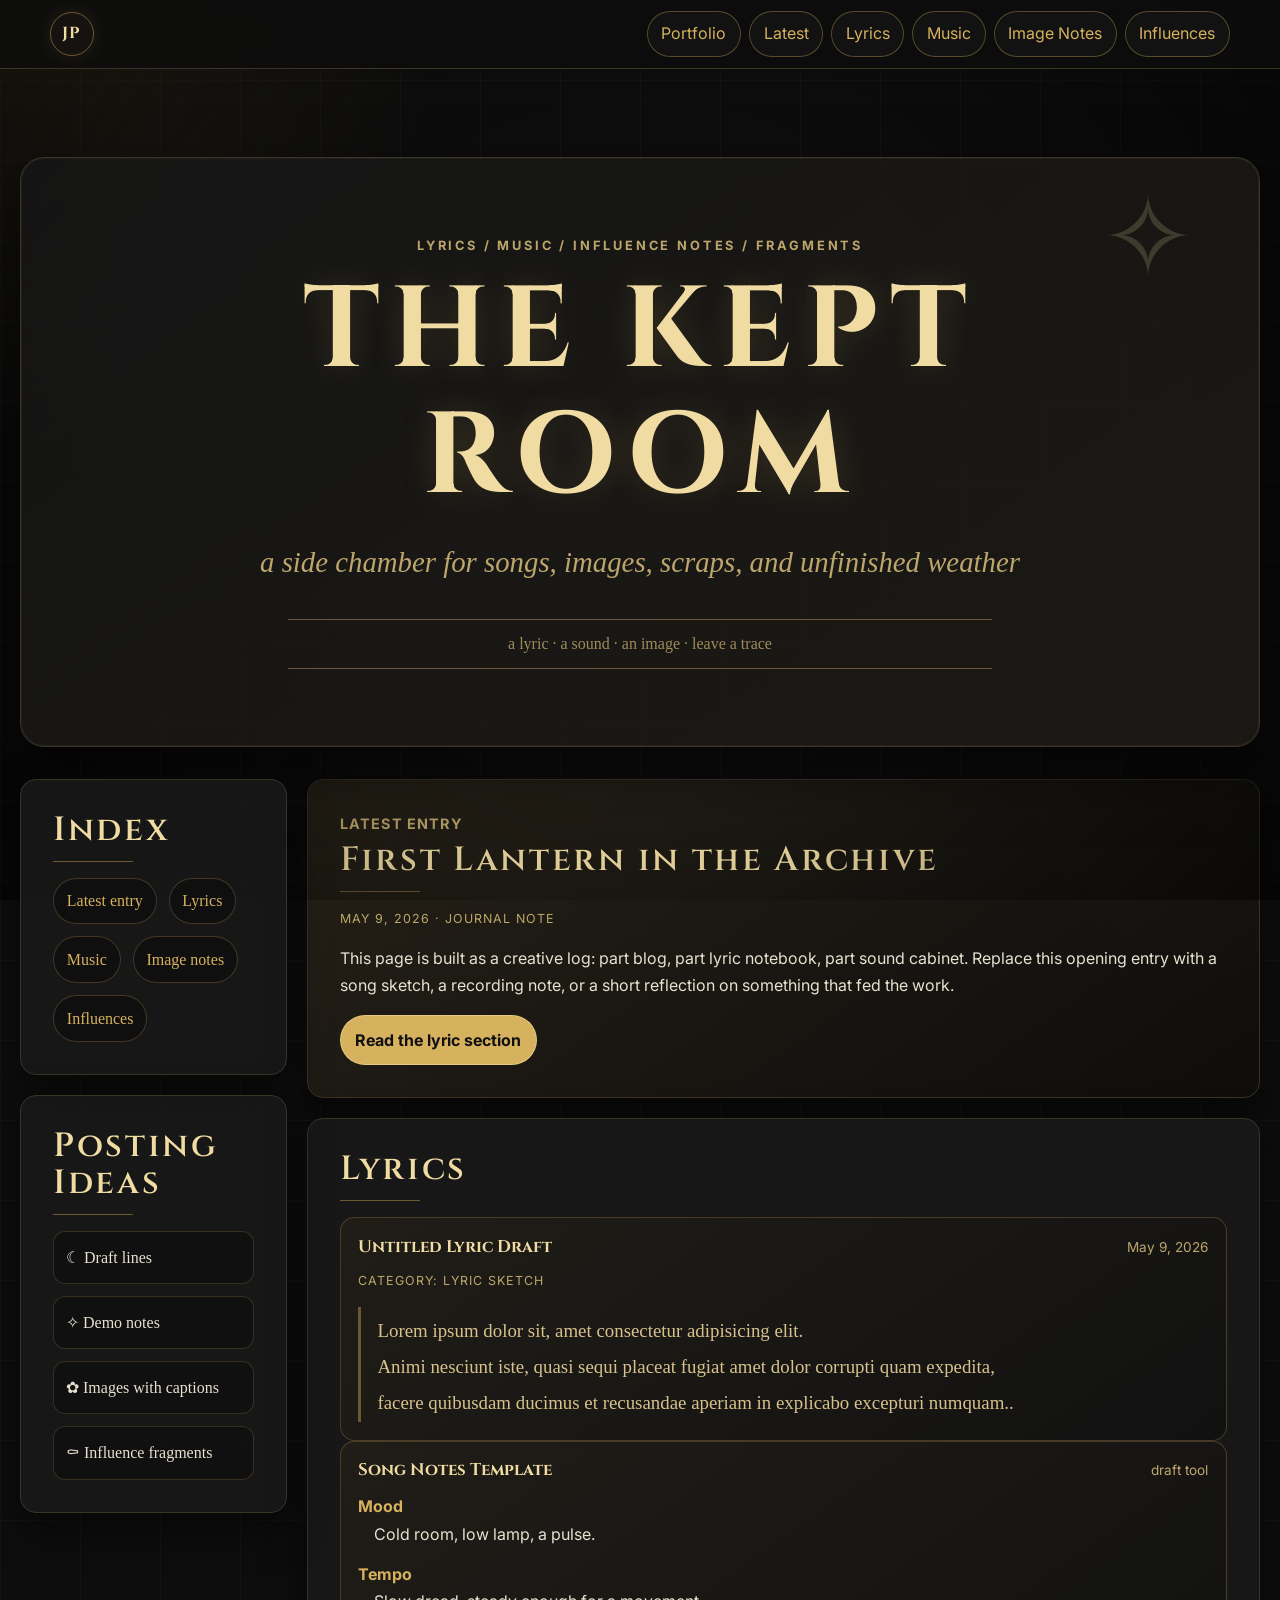
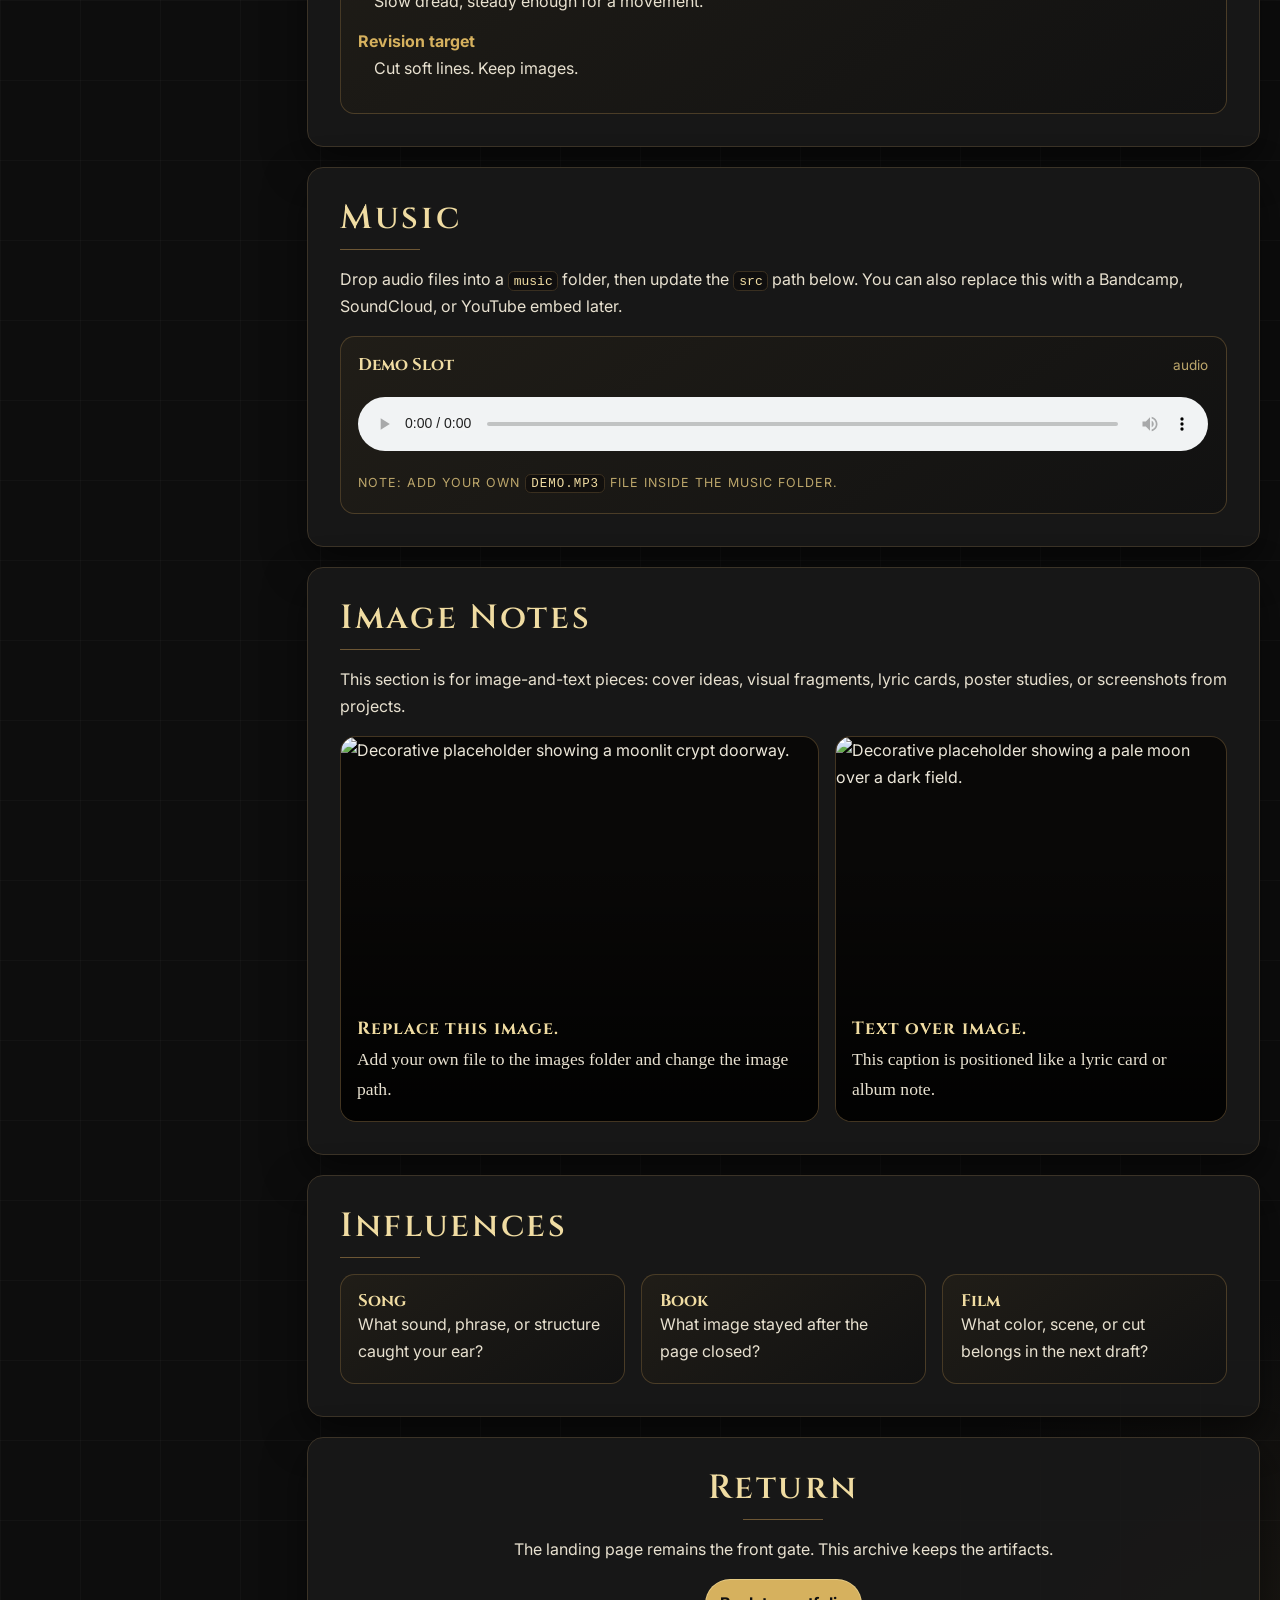
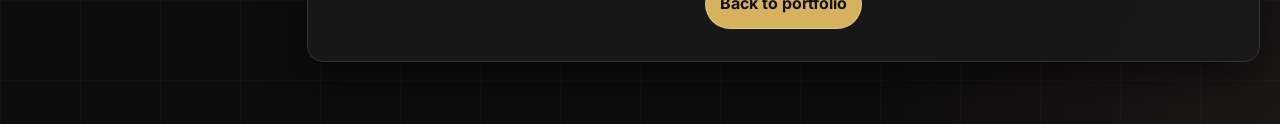
==== blog.html @ f9735fc7 "Add blog archive and a post layout" ====
<!DOCTYPE html>
<html lang="en">
<head>
  <meta charset="utf-8">
  <meta name="viewport" content="width=device-width, initial-scale=1">
  <meta name="author" content="Joseph Peck">
  <meta name="description" content="Lyrics, music fragments, inspirations, and image notes by Joseph Peck.">
  <meta name="theme-color" content="#111111">
  <title>Lyrics & Notes | Joseph Peck</title>
  <link rel="preconnect" href="https://fonts.googleapis.com">
  <link rel="preconnect" href="https://fonts.gstatic.com" crossorigin>
  <link href="https://fonts.googleapis.com/css2?family=Cinzel:wght@500;600;700&family=IM+Fell+English:ital@0;1&family=Inter:wght@400;500;600;700&display=swap" rel="stylesheet">
  <link rel="stylesheet" href="css/index.css">
</head>

<body id="top">
  <header class="site-header">
    <nav class="nav-wrap" aria-label="Main navigation">
      <a class="nav-mark" href="index.html">JP</a>
      <ul class="nav-links">
        <li><a href="index.html">Portfolio</a></li>
        <li><a href="#Latest">Latest</a></li>
        <li><a href="#Lyrics">Lyrics</a></li>
        <li><a href="#Music">Music</a></li>
        <li><a href="#Images">Image Notes</a></li>
        <li><a href="#Influences">Influences</a></li>
      </ul>
    </nav>
  </header>

  <main class="page-shell blog-shell">
    <section class="hero blog-hero" aria-labelledby="blog-title">
      <div class="hero-frame">
        <p class="eyebrow">lyrics / music / influence notes / fragments</p>
        <h1 id="blog-title">The Kept Room</h1>
        <p class="tagline">a side chamber for songs, images, scraps, and unfinished weather</p>
        <div class="relic-ticker" aria-label="Decorative archive statement">
          <span>a lyric · a sound · an image · leave a trace</span>
        </div>
      </div>
    </section>

    <div class="blog-layout">
      <aside class="side-panel blog-index" aria-label="Archive index">
        <section class="card sign-card">
          <h2>Index</h2>
          <ul class="archive-list">
            <li><a href="#Latest">Latest entry</a></li>
            <li><a href="#Lyrics">Lyrics</a></li>
            <li><a href="#Music">Music</a></li>
            <li><a href="#Images">Image notes</a></li>
            <li><a href="#Influences">Influences</a></li>
          </ul>
        </section>

        <section class="card symbol-card">
          <h2>Posting Ideas</h2>
          <ul>
            <li>☾ Draft lines</li>
            <li>✧ Demo notes</li>
            <li>✿ Images with captions</li>
            <li>⚰ Influence fragments</li>
          </ul>
        </section>
      </aside>

      <div class="main-column">
        <section id="Latest" class="card section-card featured-post">
          <p class="post-kicker">latest entry</p>
          <h2>First Lantern in the Archive</h2>
          <p class="post-meta"><time datetime="2026-05-09">May 9, 2026</time> · journal note</p>
          <p>
            This page is built as a creative log: part blog, part lyric notebook, part sound cabinet.
            Replace this opening entry with a song sketch, a recording note, or a short reflection on something that fed the work.
          </p>
          <a class="panel-link" href="#Lyrics">Read the lyric section</a>
        </section>

        <section id="Lyrics" class="card section-card">
          <h2>Lyrics</h2>

          <article class="post-card lyric-post">
            <div class="post-heading">
              <h3>Untitled Lyric Draft</h3>
              <span><time datetime="2026-05-09">May 9, 2026</time></span>
            </div>
            <p class="post-meta">category: lyric sketch</p>
            <div class="lyric-block">
              <p>Lorem ipsum dolor sit, amet consectetur adipisicing elit.</p> 
              <p>Animi nesciunt iste, quasi sequi placeat fugiat amet dolor corrupti quam expedita,</p> 
              <p>facere quibusdam ducimus et recusandae aperiam in explicabo excepturi numquam..</p>
              <!-- Keep each line separate so the shape stays visible. -->
            </div>
          </article>

          <article class="post-card lyric-post">
            <div class="post-heading">
              <h3>Song Notes Template</h3>
              <span>draft tool</span>
            </div>
            <dl class="note-list">
              <dt>Mood</dt>
              <dd>Cold room, low lamp, a pulse.</dd>
              <dt>Tempo</dt>
              <dd>Slow dread, steady enough for a movement.</dd>
              <dt>Revision target</dt>
              <dd>Cut soft lines. Keep images.</dd>
            </dl>
          </article>
        </section>

        <section id="Music" class="card section-card">
          <h2>Music</h2>
          <p>
            Drop audio files into a <code>music</code> folder, then update the <code>src</code> path below.
            You can also replace this with a Bandcamp, SoundCloud, or YouTube embed later.
          </p>

          <article class="post-card music-post">
            <div class="post-heading">
              <h3>Demo Slot</h3>
              <span>audio</span>
            </div>
            <audio controls>
              <source src="music/demo.mp3" type="audio/mpeg">
              Your browser does not support the audio element.
            </audio>
            <p class="post-meta">Note: add your own <code>demo.mp3</code> file inside the music folder.</p>
          </article>
        </section>

        <section id="Images" class="card section-card">
          <h2>Image Notes</h2>
          <p>
            This section is for image-and-text pieces: cover ideas, visual fragments, lyric cards,
            poster studies, or screenshots from projects.
          </p>

          <div class="image-grid">
            <figure class="image-note">
              <img src="images/placeholder-crypt.svg" alt="Decorative placeholder showing a moonlit crypt doorway.">
              <figcaption>
                <strong>Replace this image.</strong>
                Add your own file to the images folder and change the image path.
              </figcaption>
            </figure>

            <figure class="image-note tall-note">
              <img src="images/placeholder-moon.svg" alt="Decorative placeholder showing a pale moon over a dark field.">
              <figcaption>
                <strong>Text over image.</strong>
                This caption is positioned like a lyric card or album note.
              </figcaption>
            </figure>
          </div>
        </section>

        <section id="Influences" class="card section-card">
          <h2>Influences</h2>
          <div class="influence-grid">
            <article class="influence-card">
              <h3>Song</h3>
              <p>What sound, phrase, or structure caught your ear?</p>
            </article>

            <article class="influence-card">
              <h3>Book</h3>
              <p>What image stayed after the page closed?</p>
            </article>

            <article class="influence-card">
              <h3>Film</h3>
              <p>What color, scene, or cut belongs in the next draft?</p>
            </article>
          </div>
        </section>

        <section class="card section-card relics-card">
          <h2>Return</h2>
          <p>The landing page remains the front gate. This archive keeps the artifacts.</p>
          <a class="panel-link" href="index.html">Back to portfolio</a>
        </section>
      </div>
    </div>
  </main>
</body>
</html>
---- css/index.css ----
/*
  Store reusable color values as CSS variables.
*/
:root {
  --bg: #0d0d0d;
  --bg-deep: #080706;
  --panel: rgba(24, 24, 24, 0.92);
  --panel-soft: rgba(34, 31, 25, 0.86);
  --border: #3b3327;
  --border-bright: #6d5735;
  --text: #e8e1d0;
  --muted: #bca66b;
  --gold: #f0dca2;
  --link: #d6b15e;
  --link-hover: #ffffff;
  --shadow: rgba(0, 0, 0, 0.5);
}

/*
   make layouts easier to control.
*/
* {
  box-sizing: border-box;
}

/*
  Smooth scrolling makes internal navigation links glide to each section.
*/
html {
  scroll-behavior: smooth;
}

/*
   layered background-image to create the atmosphere:
  - two radial gradients create soft gold/brown glows
  - two linear gradients create the faint old-web grid pattern
*/
body {
  margin: 0;
  color: var(--text);
  font-family: "Inter", Arial, sans-serif;
  line-height: 1.7;
  background-color: var(--bg);
  background-image:
    radial-gradient(circle at top left, rgba(214, 177, 94, 0.12), transparent 28rem),
    radial-gradient(circle at bottom right, rgba(109, 87, 53, 0.16), transparent 26rem),
    linear-gradient(rgba(255, 255, 255, 0.025) 1px, transparent 1px),
    linear-gradient(90deg, rgba(255, 255, 255, 0.025) 1px, transparent 1px);
  background-size: auto, auto, 80px 80px, 80px 80px;
}

/*
  Fixed vignette overlay over the whole page.
  pointer-events: none to keep it from blocking clicks.
  The result is darker on the edges, giving the page a more cryptic feeling.
*/
body::before {
  content: "";
  position: fixed;
  inset: 0;
  pointer-events: none;
  background: radial-gradient(circle, transparent 45%, rgba(0, 0, 0, 0.48));
}


img {
  max-width: 100%;
}

/* 
  Sticky header 
  backdrop-filter gives the header a blurred glass effect. */

.site-header {
  position: sticky;
  top: 0;
  z-index: 10;
  border-bottom: 1px solid var(--border);
  background: rgba(13, 13, 13, 0.88);
  backdrop-filter: blur(10px);
}

/*
  Center the nav content and Flexbox to place the mark on the left
  and the keep nav links on the right.
*/
.nav-wrap {
  width: min(1180px, calc(100% - 2rem));
  margin: 0 auto;
  min-height: 4.25rem;
  display: flex;
  align-items: center;
  justify-content: space-between;
  gap: 1rem;
}

/*
  Styles for small circular initial mark in the navigation.
  inline-grid and place-items center the letters inside the circle.
*/
.nav-mark {
  display: inline-grid;
  place-items: center;
  width: 2.75rem;
  height: 2.75rem;
  border: 1px solid var(--border-bright);
  border-radius: 50%;
  color: var(--gold);
  font-family: "Cinzel", Georgia, serif;
  font-weight: 700;
  text-decoration: none;
  letter-spacing: 0.08em;
  background: #15120f;
  box-shadow: 0 0 18px rgba(214, 177, 94, 0.12);
}

/*
  Turns the navigation list into a horizontal Flexbox row.
  flex-wrap allows the links to wrap onto another line on smaller screens.
*/
.nav-links {
  display: flex;
  flex-wrap: wrap;
  justify-content: flex-end;
  gap: 0.5rem;
  padding: 0;
  margin: 0;
  list-style: none;
}

/*
  Gives both nav links and connect links the same pill button style.
  This transforms the style of links.
*/
.nav-links a,
.connect-list a {
  display: inline-block;
  color: var(--link);
  text-decoration: none;
  border: 1px solid rgba(214, 177, 94, 0.35);
  border-radius: 999px;
  padding: 0.55rem 0.85rem;
  background: rgba(21, 21, 21, 0.72);
  transition: transform 180ms ease, color 180ms ease, border-color 180ms ease, background 180ms ease;
}

/*
  Add effect for mouse hover and keyboard focus.
*/
.nav-links a:hover,
.connect-list a:hover,
.nav-links a:focus-visible,
.connect-list a:focus-visible {
  color: var(--link-hover);
  border-color: var(--gold);
  background: rgba(109, 87, 53, 0.32);
  transform: translateY(-2px);
}

/*
  The page shell controls the main width of the site.
*/
.page-shell {
  width: min(1180px, calc(100% - 2rem));
  margin: 0 auto;
  padding: 2rem 0 4rem;
}

/*
  *** The hero area. ***
  text-align: center to change alignment on a section.
*/
.hero {
  padding: 3.5rem 0 2rem;
  text-align: center;
}

/*
  large card around name and tagline.
  The gradient, shadow, border radius, and inset line give it a polished panel effect.
*/
.hero-frame {
  border: 1px solid var(--border);
  background: linear-gradient(145deg, rgba(21, 21, 21, 0.95), rgba(34, 31, 25, 0.72));
  box-shadow: 0 1.5rem 4rem var(--shadow), inset 0 0 0 1px rgba(240, 220, 162, 0.05);
  border-radius: 1.5rem;
  padding: clamp(2rem, 6vw, 5rem);
  position: relative;
  overflow: hidden;
}

/*
  Adding a decorative moon symbol inside the hero card.
  ::after creates a pseudo-element that CSS can place visually.
*/
.hero-frame::after {
  content: "☾";
  position: absolute;
  right: clamp(1.5rem, 5vw, 4rem);
  top: 1.3rem;
  color: rgba(240, 220, 162, 0.18);
  font-size: clamp(3rem, 9vw, 7rem);
  line-height: 1;
}

/*
  Small label text above the main.
  Uppercase, small size, and wide letter-spacing make it feel like a caption or inscription.
*/
.eyebrow {
  margin: 0 0 0.75rem;
  color: var(--muted);
  font-size: 0.8rem;
  font-weight: 700;
  letter-spacing: 0.22em;
  text-transform: uppercase;
}

/*
  Give headings the same display font and tighter line height.
*/
h1,
h2,
h3 {
  font-family: "Cinzel", Georgia, serif;
  line-height: 1.1;
}

/*
  Transform the name at the top of the page.
  clamp() will make the font size responsive: it has a minimum, preferred, and maximum size.
*/
h1 {
  margin: 0;
  color: var(--gold);
  font-size: clamp(3rem, 9vw, 7.5rem);
  font-weight: 700;
  letter-spacing: 0.09em;
  text-transform: uppercase;
  text-shadow: 0 0 2rem rgba(214, 177, 94, 0.18);
}

/* reservation text */
.tagline {
  max-width: 54rem;
  margin: 1rem auto 0;
  color: var(--muted);
  font-family: "IM Fell English", Georgia, serif;
  font-size: clamp(1.25rem, 3vw, 1.8rem);
  font-style: italic;
}

/*
  Replaces the old html marquee with a modern CSS animated ticker.
*/
.relic-ticker {
  width: min(44rem, 100%);
  margin: 2rem auto 0;
  overflow: hidden;
  border-top: 1px solid var(--border-bright);
  border-bottom: 1px solid var(--border-bright);
  color: #9f8c5b;
  font-family: "IM Fell English", Georgia, serif;
  white-space: nowrap;
}

/*
  Makes the ticker movable.
*/
.relic-ticker span {
  display: inline-block;
  padding: 0.65rem 0;
  animation: drift 12s ease-in-out infinite alternate;
}

/*
  Move the ticker text gently left and right.
*/
@keyframes drift {
  from { transform: translateX(-4%); }
  to { transform: translateX(4%); }
}

/*
  This creates the main page layout: side panel on the left, main content on the right.
  CSS Grid is used here because this is a two-column page structure.
*/
.content-grid {
  display: grid;
  grid-template-columns: minmax(220px, 0.32fr) 1fr;
  gap: 1.25rem;
  align-items: start;
}

/*
  Keep the side cards visible while scrolling on larger screens.
*/
.side-panel {
  position: sticky;
  top: 5.5rem;
  display: flex;
  flex-direction: column;
  gap: 1.25rem;
}

/*
  Base card styling shared by multiple content boxes.
*/
.card {
  border: 1px solid var(--border);
  border-radius: 1rem;
  background: var(--panel);
  box-shadow: 0 1rem 2.5rem var(--shadow);
}

/*
  Add spacing inside section cards and side-panel cards.
*/
.section-card,
.side-panel .card {
  padding: clamp(1.1rem, 3vw, 2rem);
}

/*
  Stack the main sections vertically with even spacing.
*/
.main-column {
  display: flex;
  flex-direction: column;
  gap: 1.25rem;
}

/*
  When clicking nav links, prevent section headings from hiding under the sticky header.
*/
section {
  scroll-margin-top: 6rem;
}

/*
  Section headings About, Experience, Skills, Projects, and Connect.
*/
h2 {
  margin: 0 0 1rem;
  color: var(--gold);
  font-size: clamp(1.5rem, 3vw, 2.1rem);
  font-weight: 600;
  letter-spacing: 0.08em;
}

/*
  Add a small line under h2 headings.
*/
h2::after {
  content: "";
  display: block;
  width: 5rem;
  height: 1px;
  margin-top: 0.75rem;
  background: var(--border-bright);
}

/*
  Smaller headings inside cards.
*/
h3 {
  margin: 0;
  color: var(--gold);
  font-size: 1.05rem;
}

/*
  bottom spacing on paragraphs
*/
p {
  margin: 0 0 1rem;
}

/*
  Styles of quoted text.
*/
blockquote {
  margin: 1.5rem 0;
  padding: 1rem 1.25rem;
  border-left: 4px solid var(--border-bright);
  color: #d7c18c;
  background: rgba(240, 220, 162, 0.05);
  font-family: "IM Fell English", Georgia, serif;
  font-size: 1.18rem;
}

/*
  Style expandable details boxes.
*/
details {
  margin-top: 1rem;
  padding: 1rem;
  border: 1px solid rgba(109, 87, 53, 0.58);
  border-radius: 0.8rem;
  background: rgba(8, 7, 6, 0.32);
}

/*
  Makes the summary line look clickable.
*/
summary {
  cursor: pointer;
  color: var(--gold);
  font-weight: 700;
}

/*
  Styles definition-list terms.
*/
dt {
  color: var(--link);
  font-weight: 700;
}

/*
  Indentation and spacing to descriptions under definition terms.
*/
dd {
  margin: 0 0 0.8rem 1rem;
}

/*
  Give side cards a font to separate them from the main body content.
*/
.sign-card,
.symbol-card {
  font-family: "IM Fell English", Georgia, serif;
}

/*
  Spaces labels in the Signs card and colors.
*/
.sign-card label {
  display: block;
  margin-top: 1rem;
  color: var(--muted);
}

/*
  Meter and progress bar width.
  accent-color changes the browsers default fill color where supported.
*/
meter,
progress {
  width: 100%;
  height: 1rem;
  accent-color: var(--link);
}

/*
  Styles the short quote in the Signs card.
*/
.sign-card q {
  display: block;
  margin-top: 1.25rem;
  color: #d7c18c;
}

/*
  Turn symbol list into stacked blocks.
*/
.symbol-card ul {
  display: grid;
  gap: 0.75rem;
  margin: 0;
  padding: 0;
  list-style: none;
}

/*
  Style each symbol item as a small panel.
*/
.symbol-card li {
  padding: 0.75rem;
  border: 1px solid rgba(109, 87, 53, 0.45);
  border-radius: 0.75rem;
  background: rgba(8, 7, 6, 0.35);
}

/*
  Turns the Experience list into a vertical Flexbox layout.
*/
.experience-list {
  display: flex;
  flex-direction: column;
  gap: 1rem;
  margin: 0;
  padding: 0;
  list-style: none;
}

/*
  Transform the experience list item into a styled block card.
*/
.experience-list li {
  display: flex;
  flex-direction: column;
  gap: 0.6rem;
  padding: 1.1rem;
  border: 1px solid rgba(109, 87, 53, 0.58);
  border-radius: 0.9rem;
  background: linear-gradient(145deg, rgba(36, 32, 24, 0.72), rgba(15, 15, 15, 0.74));
}

/*
  Flexbox used inside each Experience card.
  The title stays on the left and the time/category note stays to the right.
*/
.experience-heading {
  display: flex;
  align-items: baseline;
  justify-content: space-between;
  gap: 1rem;
}

/*
  Styles the small right side label in each Experience heading.
  white-space: nowrap prevents short labels from breaking onto two lines.
*/
.experience-heading span {
  color: var(--muted);
  font-size: 0.9rem;
  white-space: nowrap;
}

/*
  Removes extra paragraph margin inside Experience cards.
*/
.experience-list p {
  margin: 0;
}

/*
  Styles the small technical/status tags.
*/
samp {
  display: inline-block;
  width: fit-content;
  color: #101010;
  background: var(--muted);
  border-radius: 999px;
  padding: 0.25rem 0.6rem;
  font-size: 0.85rem;
}

/*
  Decorative row beneath Experience.
*/
.glyph-row {
  margin: 1.25rem 0 0;
  color: var(--muted);
  text-align: center;
  font-size: 1.6rem;
  letter-spacing: 0.25em;
}

/*
  Gives empty placeholder sections enough height to look intentional.
  Useful for Skills, which the assignment says can be empty for now.
*/
.empty-section {
  min-height: 8rem;
}

/*
  Adding placeholder text after empty sections using CSS.
*/
.empty-section::after {
  content: "Reserved for the next layer.";
  display: block;
  color: rgba(232, 225, 208, 0.48);
  font-family: "IM Fell English", Georgia, serif;
  font-style: italic;
}

/*
  Prepare the Projects list for JavaScript/GitHub API content to be added later.
  The list is empty in the HTML for the assignment.
*/
.project-list {
  margin: 0;
  padding: 0;
  list-style: none;
}

/*
  Turns the Connect links into a flexible row of styled buttons.
*/
.connect-list {
  display: flex;
  flex-wrap: wrap;
  gap: 0.75rem;
  margin: 0 0 1.5rem;
  padding: 0;
  list-style: none;
}

/*
  Styles of the contact form fieldset as a clean grid with spacing between form controls.
*/
.contact-form fieldset {
  display: grid;
  gap: 0.75rem;
  border: 1px solid rgba(109, 87, 53, 0.58);
  border-radius: 1rem;
  padding: 1.25rem;
}

/*
  fieldset legend styles.
*/
legend {
  padding: 0 0.6rem;
  color: var(--gold);
  font-family: "Cinzel", Georgia, serif;
}

input,
textarea,
button {
  font: inherit;
}

/*
  Styling text input and textareas with darker backgrounds and borders.
*/
input,
textarea {
  width: 100%;
  border: 1px solid rgba(109, 87, 53, 0.72);
  border-radius: 0.65rem;
  padding: 0.75rem;
  color: var(--text);
  background: rgba(8, 7, 6, 0.65);
}

/*
  Allows the message box to be resized vertically only.
*/
textarea {
  resize: vertical;
}

/*
  Form buttons in a wrapping Flexbox row.
*/
.button-row {
  display: flex;
  flex-wrap: wrap;
  gap: 0.75rem;
  margin-top: 0.5rem;
}

/*
  Main button styling.
*/
button {
  cursor: pointer;
  border: 1px solid rgba(214, 177, 94, 0.55);
  border-radius: 999px;
  padding: 0.7rem 1rem;
  color: #111111;
  background: var(--link);
  font-weight: 700;
}

/*
  Reset buttons a quieter style.
*/
button[type="reset"] {
  color: var(--text);
  background: transparent;
}

/*
  Centering the HTML Relics section.
*/
.relics-card {
  text-align: center;
}

.relics-card h2::after {
  margin-left: auto;
  margin-right: auto;
}

/*
  Flexible table display for the relic information.
*/
.relic-table {
  display: inline-flex;
  flex-wrap: wrap;
  justify-content: center;
  gap: 0;
  margin: 1rem 0;
  border: 1px solid rgba(109, 87, 53, 0.72);
}

/*
  Styling for each cell in the relic table.
*/
.relic-table span,
.relic-table time {
  padding: 0.75rem 1rem;
  border: 1px solid rgba(109, 87, 53, 0.4);
}

/*
  Keeps address text from becoming italic by browser default.
*/
address {
  color: var(--muted);
  font-style: normal;
}

/*
  Responsive design for small screens.
  These changes make the layout work for phones.
*/
@media (max-width: 780px) {
  /* Centers the navigation when there is less horizontal space. */
  .nav-wrap {
    justify-content: center;
  }

  /* Hides the JP mark on small screens to give the links more room. */
  .nav-mark {
    display: none;
  }

  /* Centers wrapped navigation links. */
  .nav-links {
    justify-content: center;
  }

  /* Changes the two-column grid into a single-column layout. */
  .content-grid {
    grid-template-columns: 1fr;
  }

  /* Turns off sticky side panel behavior on small screens. */
  .side-panel {
    position: static;
  }

  /* Stacks the Experience title and date/category label vertically on narrow screens. */
  .experience-heading {
    align-items: flex-start;
    flex-direction: column;
  }
}

/* Blog and archive additions */
.panel-link,
.project-card a {
  display: inline-block;
  width: fit-content;
  color: #101010;
  text-decoration: none;
  border: 1px solid rgba(240, 220, 162, 0.55);
  border-radius: 999px;
  padding: 0.65rem 0.9rem;
  background: var(--link);
  font-weight: 700;
  transition: transform 180ms ease, filter 180ms ease;
}

.panel-link:hover,
.project-card a:hover,
.panel-link:focus-visible,
.project-card a:focus-visible {
  filter: brightness(1.08);
  transform: translateY(-2px);
}

.skill-list,
.archive-list {
  display: flex;
  flex-wrap: wrap;
  gap: 0.75rem;
  margin: 0;
  padding: 0;
  list-style: none;
}

.skill-list li,
.archive-list a {
  display: inline-block;
  border: 1px solid rgba(109, 87, 53, 0.55);
  border-radius: 999px;
  padding: 0.55rem 0.8rem;
  color: var(--text);
  background: rgba(8, 7, 6, 0.38);
}

.archive-list a {
  color: var(--link);
  text-decoration: none;
}

.archive-list a:hover,
.archive-list a:focus-visible {
  color: var(--link-hover);
  border-color: var(--gold);
}

.project-grid,
.image-grid,
.influence-grid {
  display: grid;
  gap: 1rem;
}

.project-grid,
.influence-grid {
  grid-template-columns: repeat(2, minmax(0, 1fr));
}

.project-card,
.post-card,
.influence-card {
  border: 1px solid rgba(109, 87, 53, 0.58);
  border-radius: 0.9rem;
  padding: 1.1rem;
  background: linear-gradient(145deg, rgba(36, 32, 24, 0.72), rgba(15, 15, 15, 0.74));
}

.project-card p,
.influence-card p,
.post-card p:last-child {
  margin-bottom: 0;
}

.blog-shell {
  width: min(1240px, calc(100% - 2rem));
}

.blog-layout {
  display: grid;
  grid-template-columns: minmax(230px, 0.28fr) 1fr;
  gap: 1.25rem;
  align-items: start;
}

.blog-hero .hero-frame::after {
  content: "✧";
}

.featured-post {
  background:
    linear-gradient(145deg, rgba(40, 35, 25, 0.9), rgba(14, 13, 12, 0.94)),
    radial-gradient(circle at top right, rgba(240, 220, 162, 0.14), transparent 18rem);
}

.post-kicker,
.post-meta {
  color: var(--muted);
  font-size: 0.9rem;
  letter-spacing: 0.08em;
  text-transform: uppercase;
}

.post-kicker {
  margin-bottom: 0.35rem;
  font-weight: 700;
}

.post-meta {
  font-size: 0.78rem;
}

.post-heading {
  display: flex;
  align-items: baseline;
  justify-content: space-between;
  gap: 1rem;
  margin-bottom: 0.7rem;
}

.post-heading span {
  color: var(--muted);
  font-size: 0.85rem;
  white-space: nowrap;
}

.lyric-block {
  border-left: 3px solid var(--border-bright);
  padding: 0.2rem 0 0.2rem 1rem;
  color: #d7c18c;
  font-family: "IM Fell English", Georgia, serif;
  font-size: 1.18rem;
}

.lyric-block p {
  margin: 0.25rem 0;
}

.note-list {
  margin: 0;
}

.music-post audio {
  width: 100%;
  margin: 0.5rem 0 0.8rem;
}

code {
  color: var(--gold);
  border: 1px solid rgba(109, 87, 53, 0.45);
  border-radius: 0.35rem;
  padding: 0.1rem 0.3rem;
  background: rgba(8, 7, 6, 0.5);
}

.image-grid {
  grid-template-columns: 1.1fr 0.9fr;
}

.image-note {
  position: relative;
  min-height: 18rem;
  margin: 0;
  overflow: hidden;
  border: 1px solid rgba(109, 87, 53, 0.58);
  border-radius: 1rem;
  background: #090807;
}

.image-note img {
  width: 100%;
  height: 100%;
  min-height: 18rem;
  display: block;
  object-fit: cover;
  filter: saturate(0.75) contrast(1.06);
}

.image-note::after {
  content: "";
  position: absolute;
  inset: 0;
  background: linear-gradient(transparent 30%, rgba(0, 0, 0, 0.82));
}

.image-note figcaption {
  position: absolute;
  left: 1rem;
  right: 1rem;
  bottom: 1rem;
  z-index: 1;
  color: var(--text);
  font-family: "IM Fell English", Georgia, serif;
  font-size: 1.1rem;
}

.image-note figcaption strong {
  display: block;
  color: var(--gold);
  font-family: "Cinzel", Georgia, serif;
  letter-spacing: 0.06em;
}

.tall-note {
  min-height: 24rem;
}

.tall-note img {
  min-height: 24rem;
}

.influence-grid {
  grid-template-columns: repeat(3, minmax(0, 1fr));
}

@media (max-width: 900px) {
  .project-grid,
  .image-grid,
  .influence-grid,
  .blog-layout {
    grid-template-columns: 1fr;
  }
}

@media (max-width: 780px) {
  .post-heading {
    align-items: flex-start;
    flex-direction: column;
  }
}
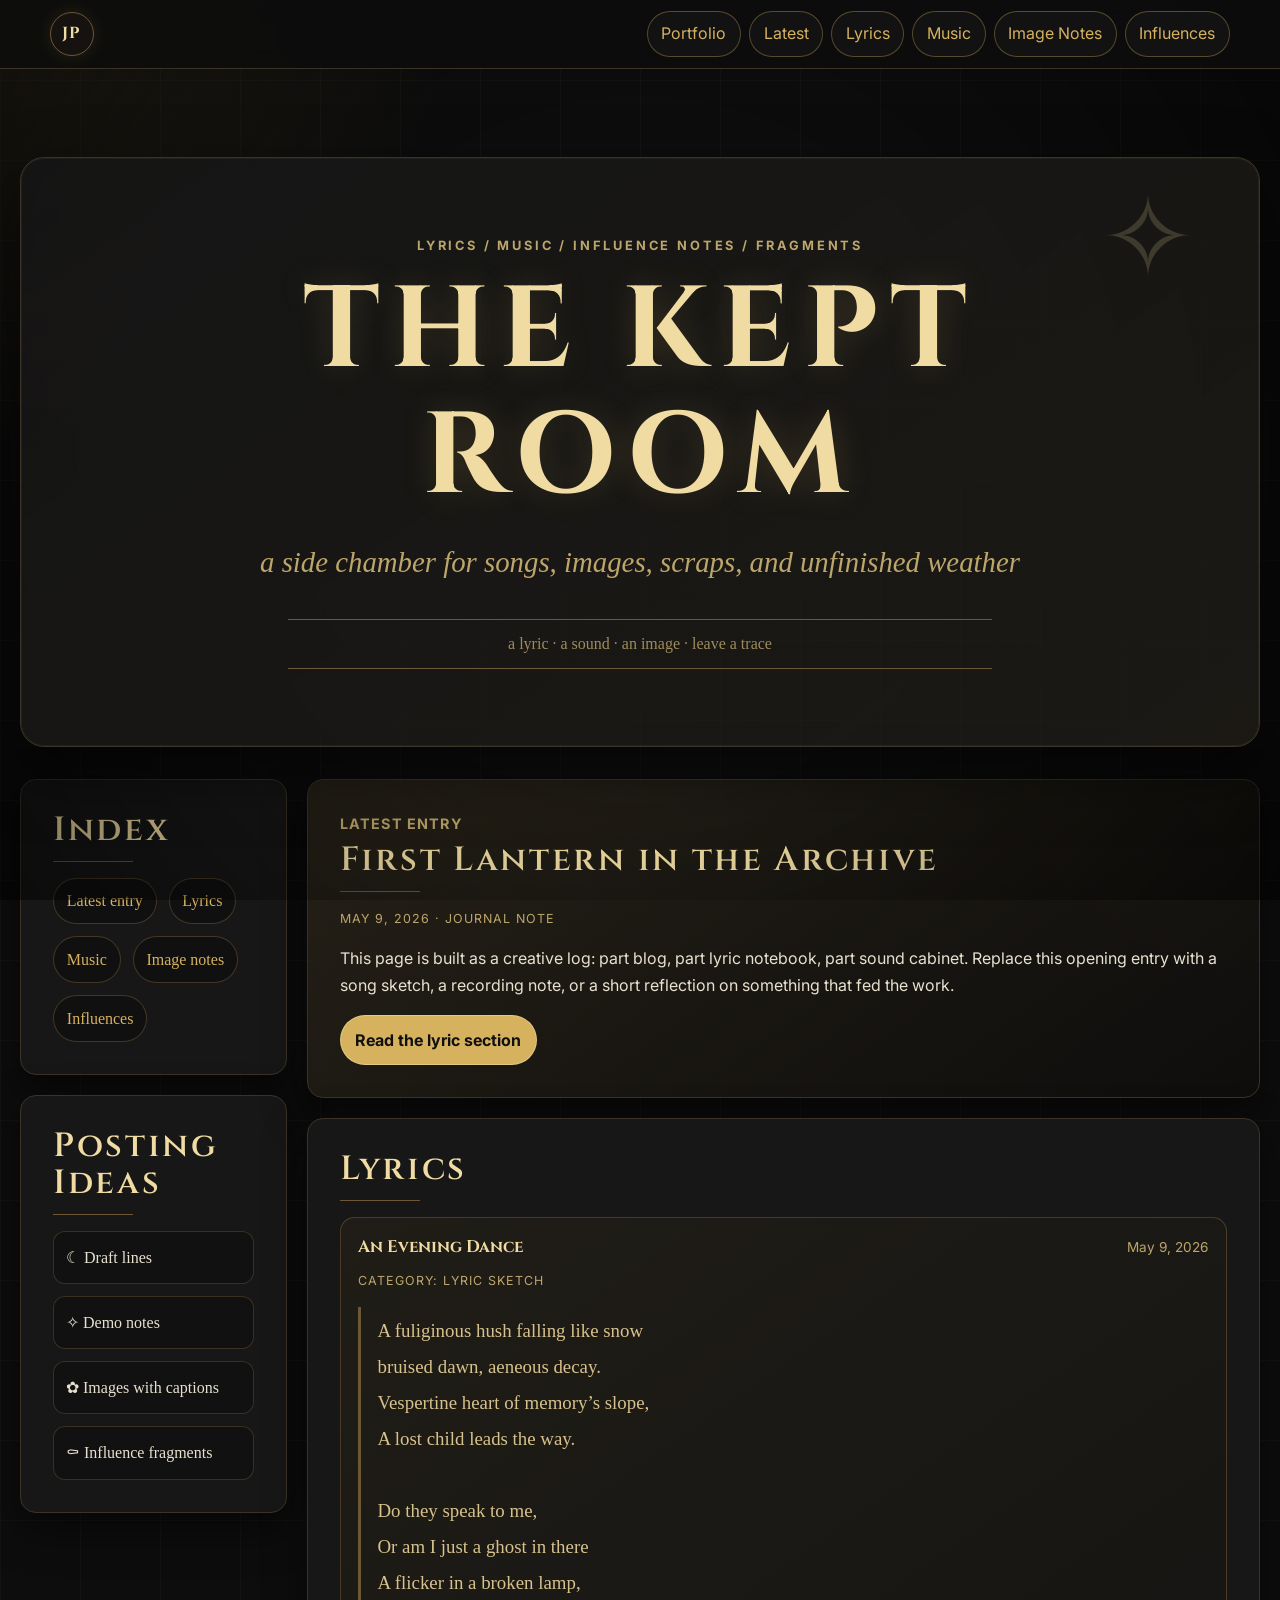
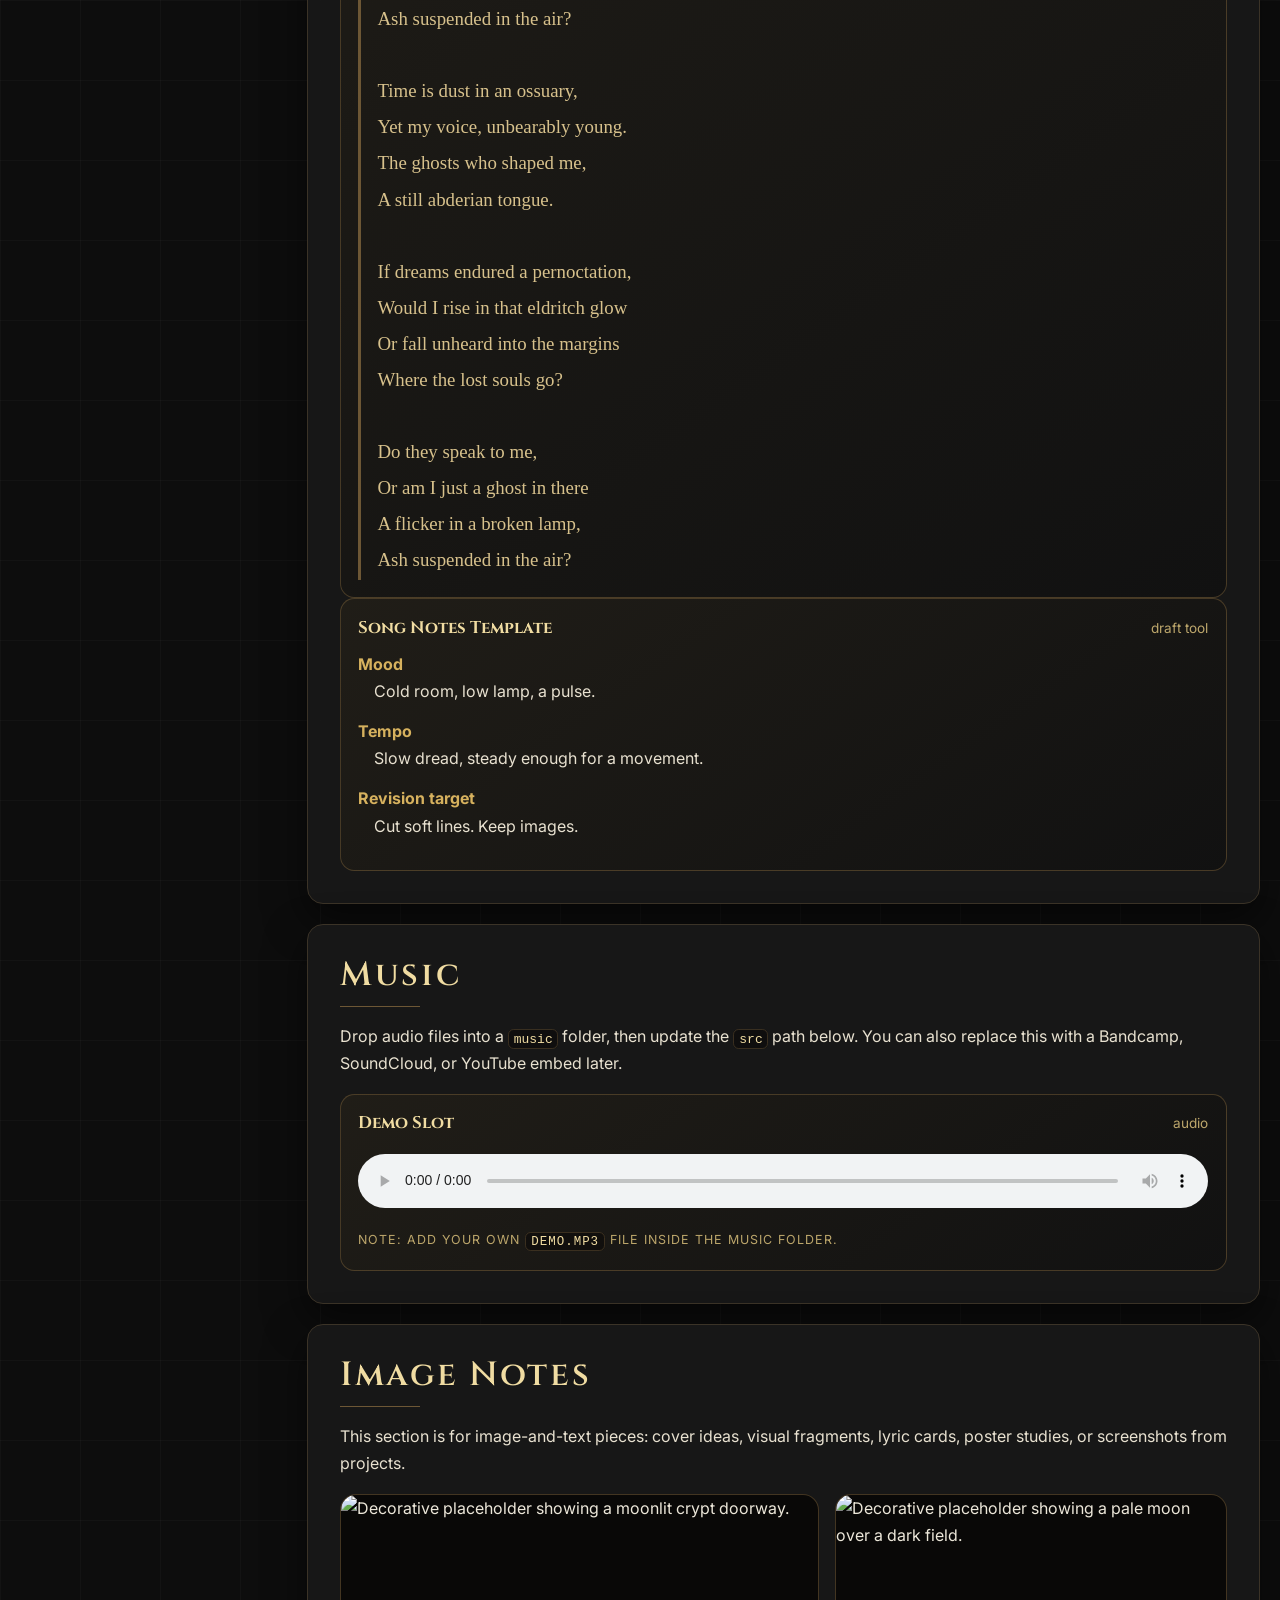
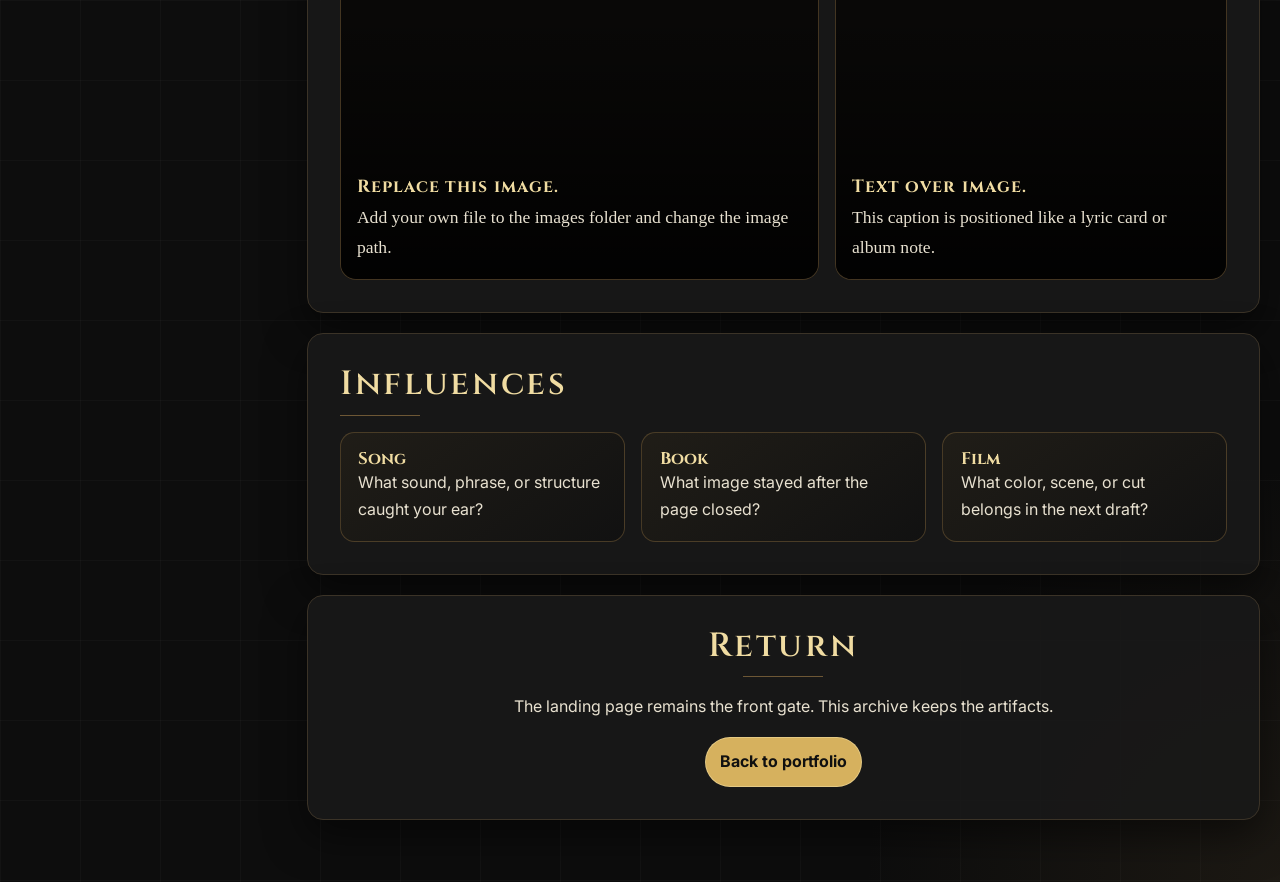
==== commit 415be135: "add lyrics to blog page" ====
--- a/blog.html
+++ b/blog.html
@@ -81,14 +81,36 @@
 
           <article class="post-card lyric-post">
             <div class="post-heading">
-              <h3>Untitled Lyric Draft</h3>
+              <h3>An Evening Dance</h3>
               <span><time datetime="2026-05-09">May 9, 2026</time></span>
             </div>
             <p class="post-meta">category: lyric sketch</p>
             <div class="lyric-block">
-              <p>Lorem ipsum dolor sit, amet consectetur adipisicing elit.</p> 
-              <p>Animi nesciunt iste, quasi sequi placeat fugiat amet dolor corrupti quam expedita,</p> 
-              <p>facere quibusdam ducimus et recusandae aperiam in explicabo excepturi numquam..</p>
+              <p>A fuliginous hush falling like snow</p>
+              <p>bruised dawn, aeneous decay.</p> 
+              <p>Vespertine heart of memory’s slope,</p>
+              <p>A lost child leads the way.</p>
+<br>
+              <p>Do they speak to me,</p> 
+              <p>Or am I just a ghost in there</p>
+              <p>A flicker in a broken lamp,</p>
+              <p>Ash suspended in the air?</p>
+<br>
+              <p>Time is dust in an ossuary,</p>
+              <p>Yet my voice, unbearably young.</p>
+              <p>The ghosts who shaped me,</p>
+              <p>A still abderian tongue.</p>
+<br>
+              <p>If dreams endured a pernoctation,</p>
+              <p>Would I rise in that eldritch glow</p>
+              <p>Or fall unheard into the margins</p>
+              <p>Where the lost souls go?</p>
+
+<br>
+              <p>Do they speak to me,</p>
+              <p>Or am I just a ghost in there</p>
+              <p>A flicker in a broken lamp,</p>
+              <p>Ash suspended in the air?</p>
               <!-- Keep each line separate so the shape stays visible. -->
             </div>
           </article>
--- a/css/index.css
+++ b/css/index.css
@@ -992,3 +992,8 @@
     flex-direction: column;
   }
 }
+
+/* Keep the blog index from floating awkwardly on desktop */
+.blog-index {
+  position: static;
+}
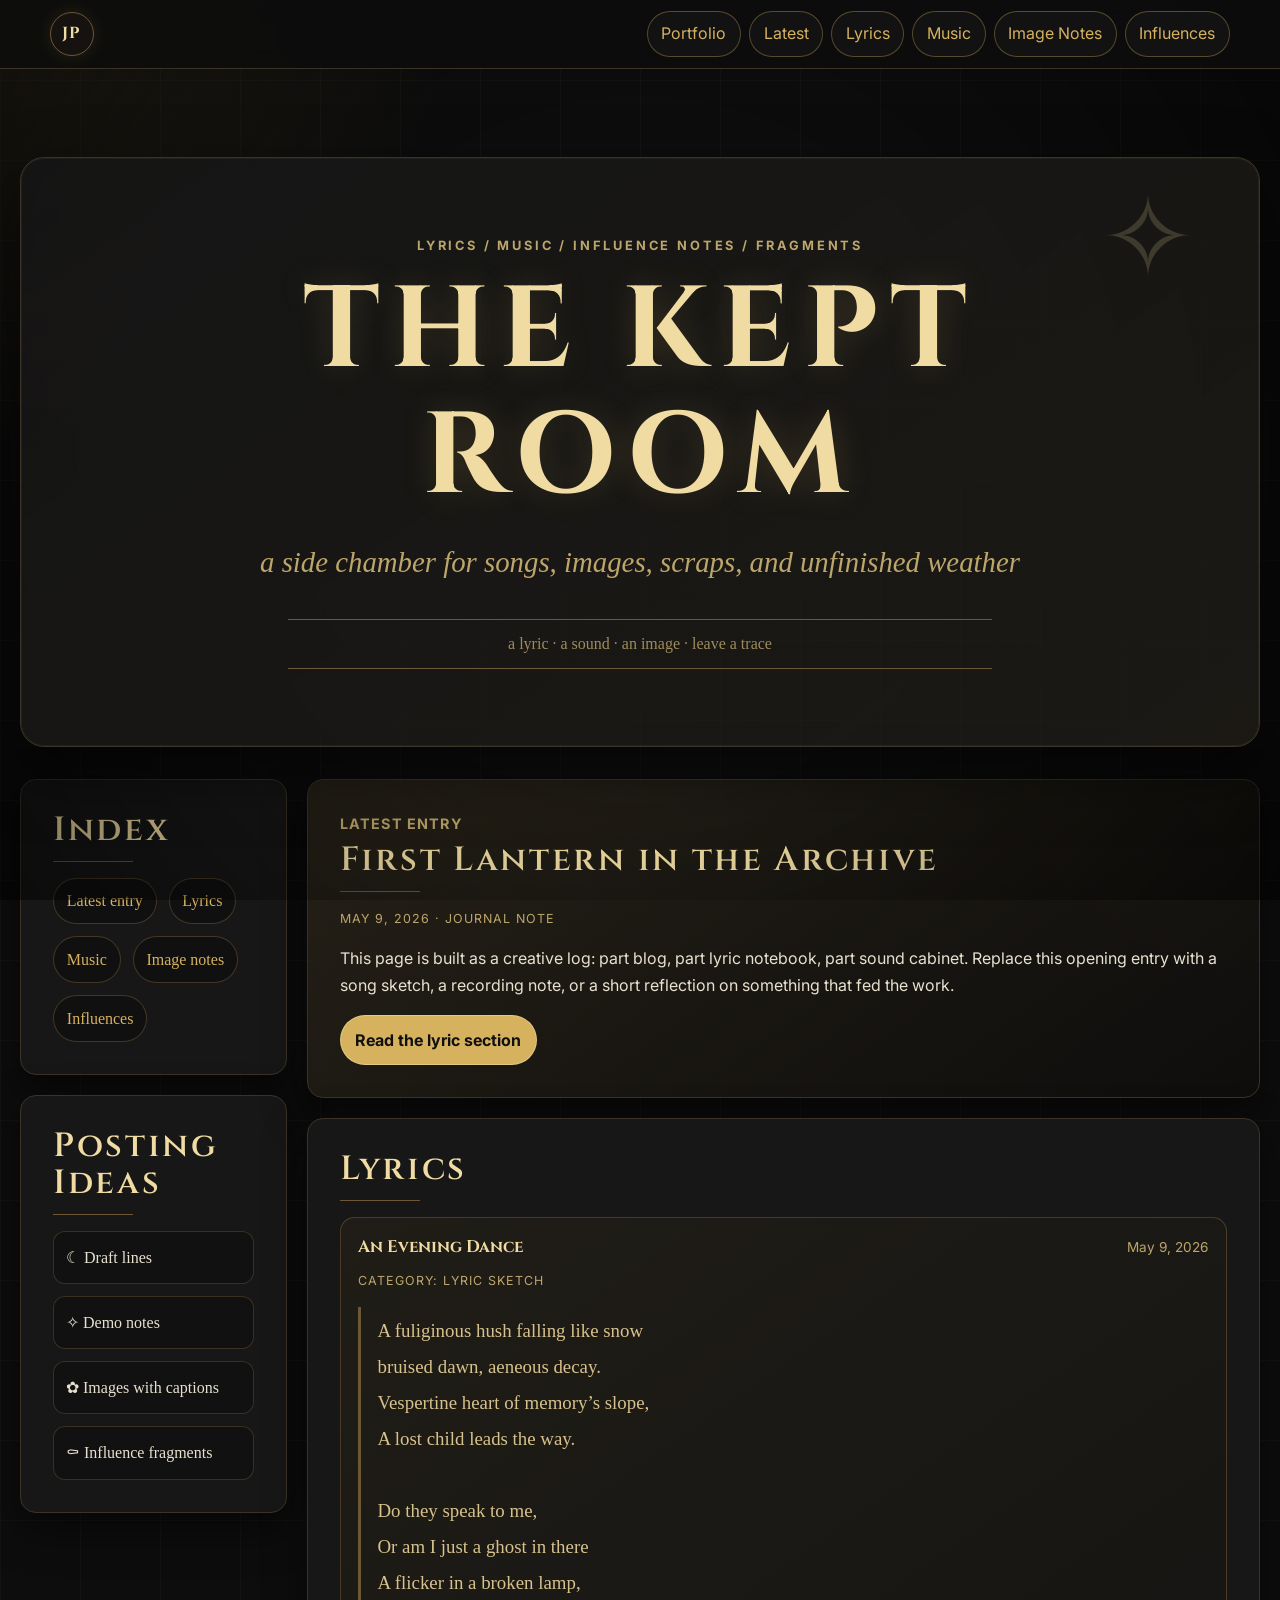
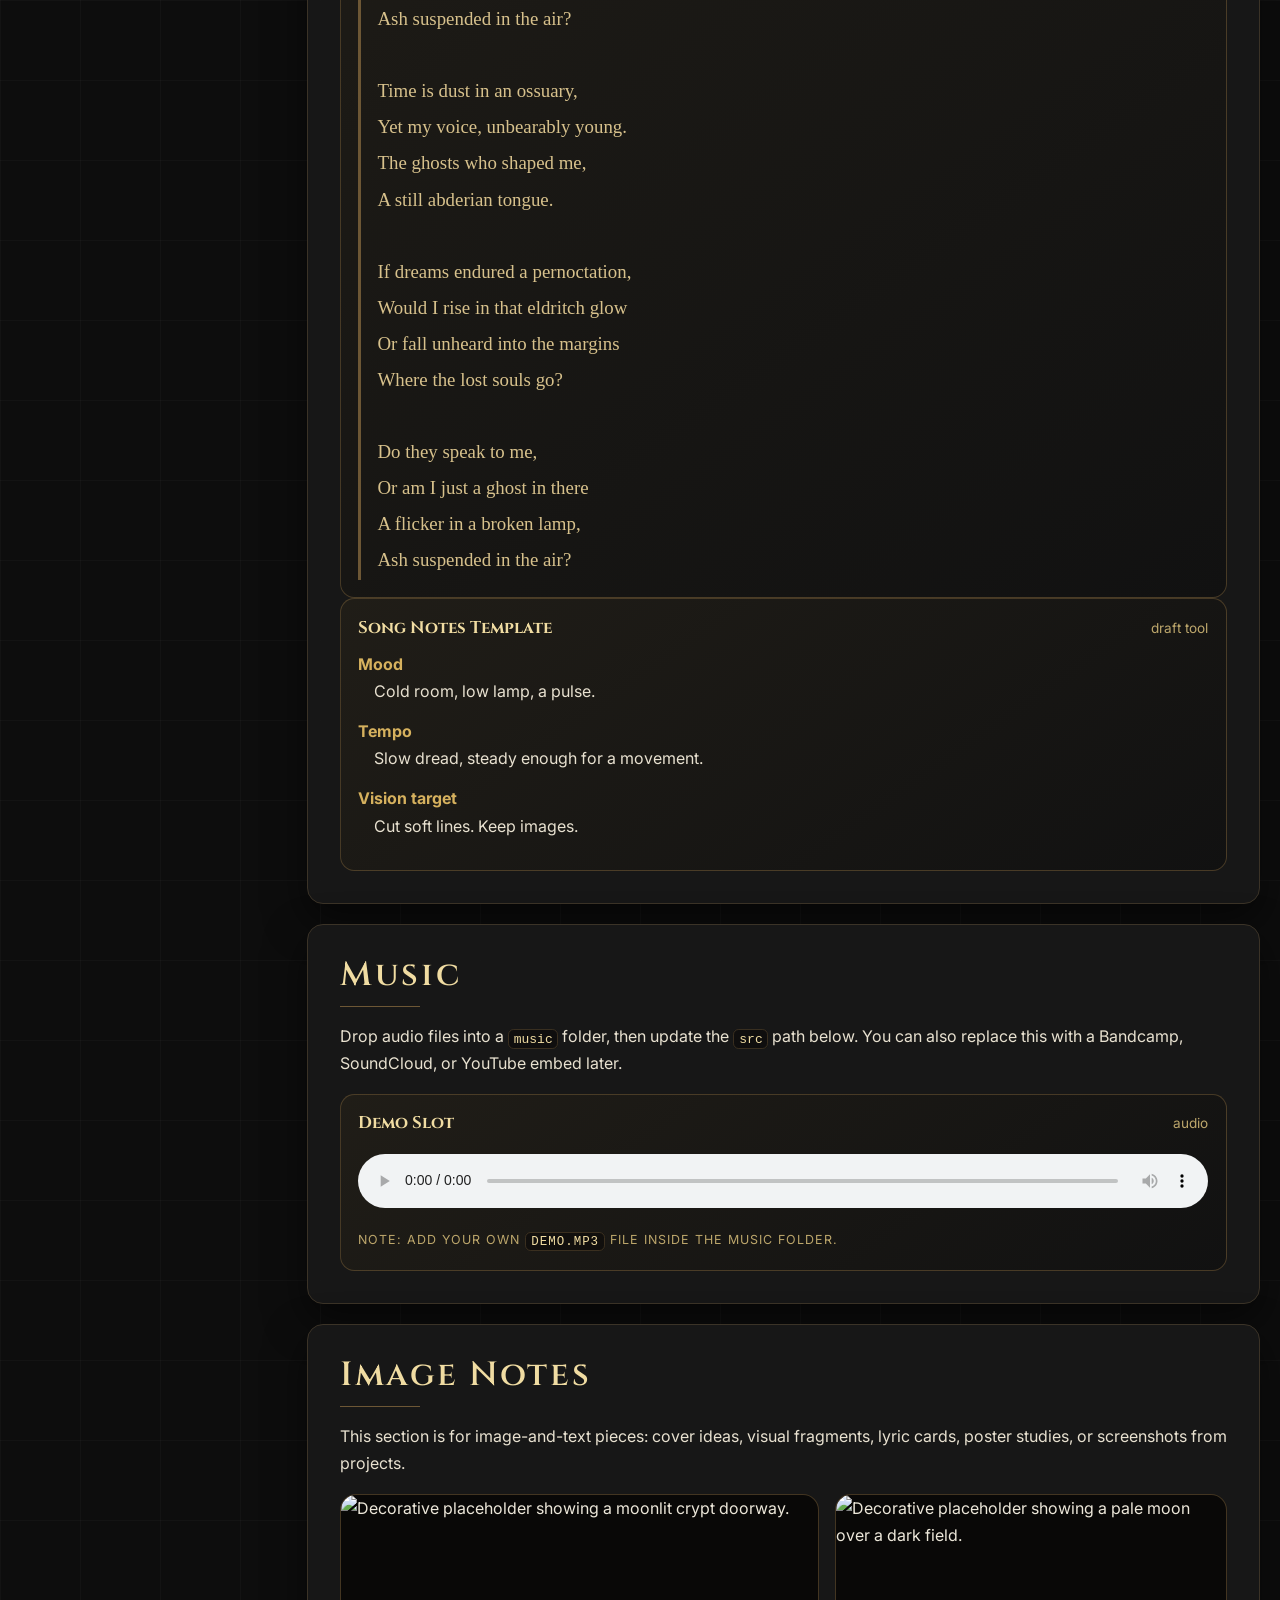
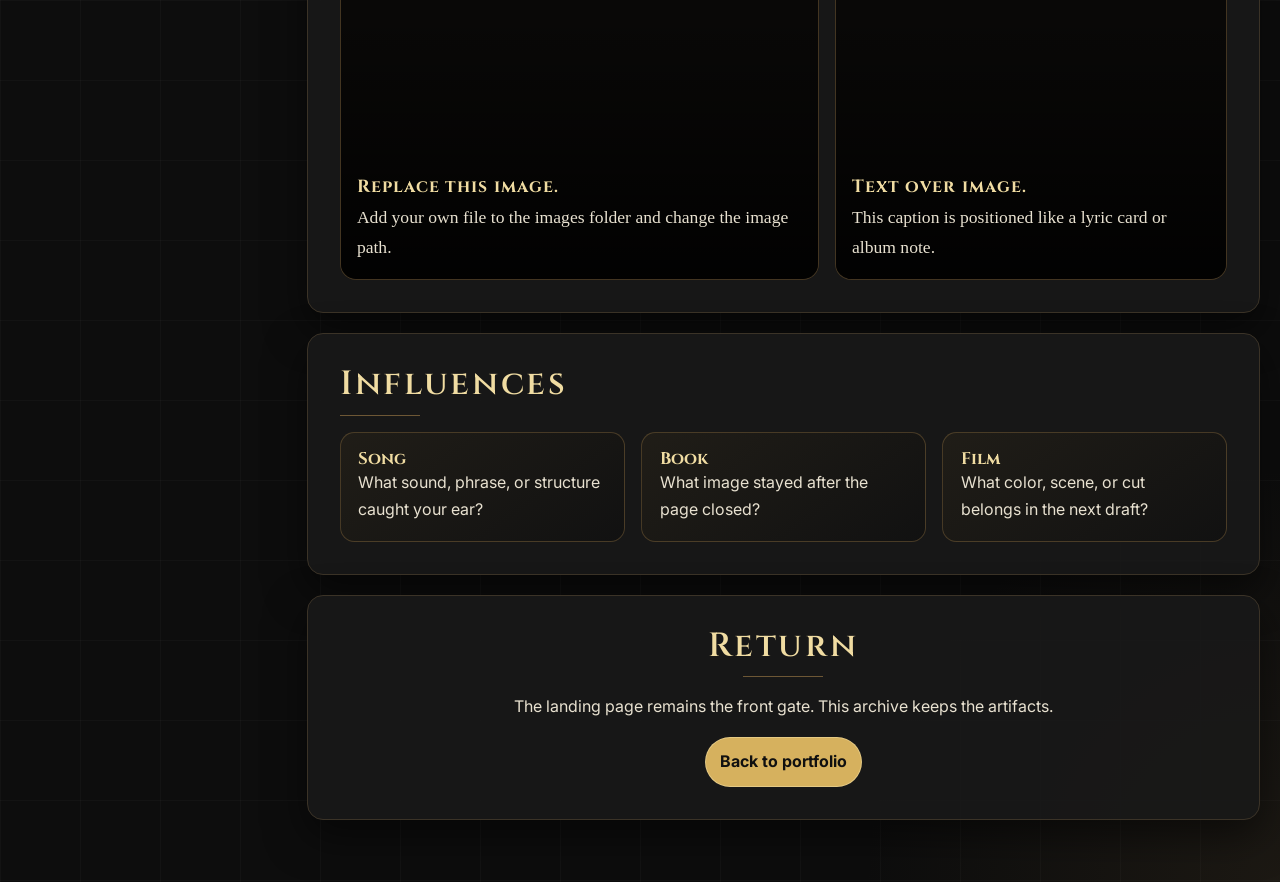
==== commit c321b3aa: "add lyrics to blog" ====
--- a/blog.html
+++ b/blog.html
@@ -125,7 +125,7 @@
               <dd>Cold room, low lamp, a pulse.</dd>
               <dt>Tempo</dt>
               <dd>Slow dread, steady enough for a movement.</dd>
-              <dt>Revision target</dt>
+              <dt>Vision target</dt>
               <dd>Cut soft lines. Keep images.</dd>
             </dl>
           </article>
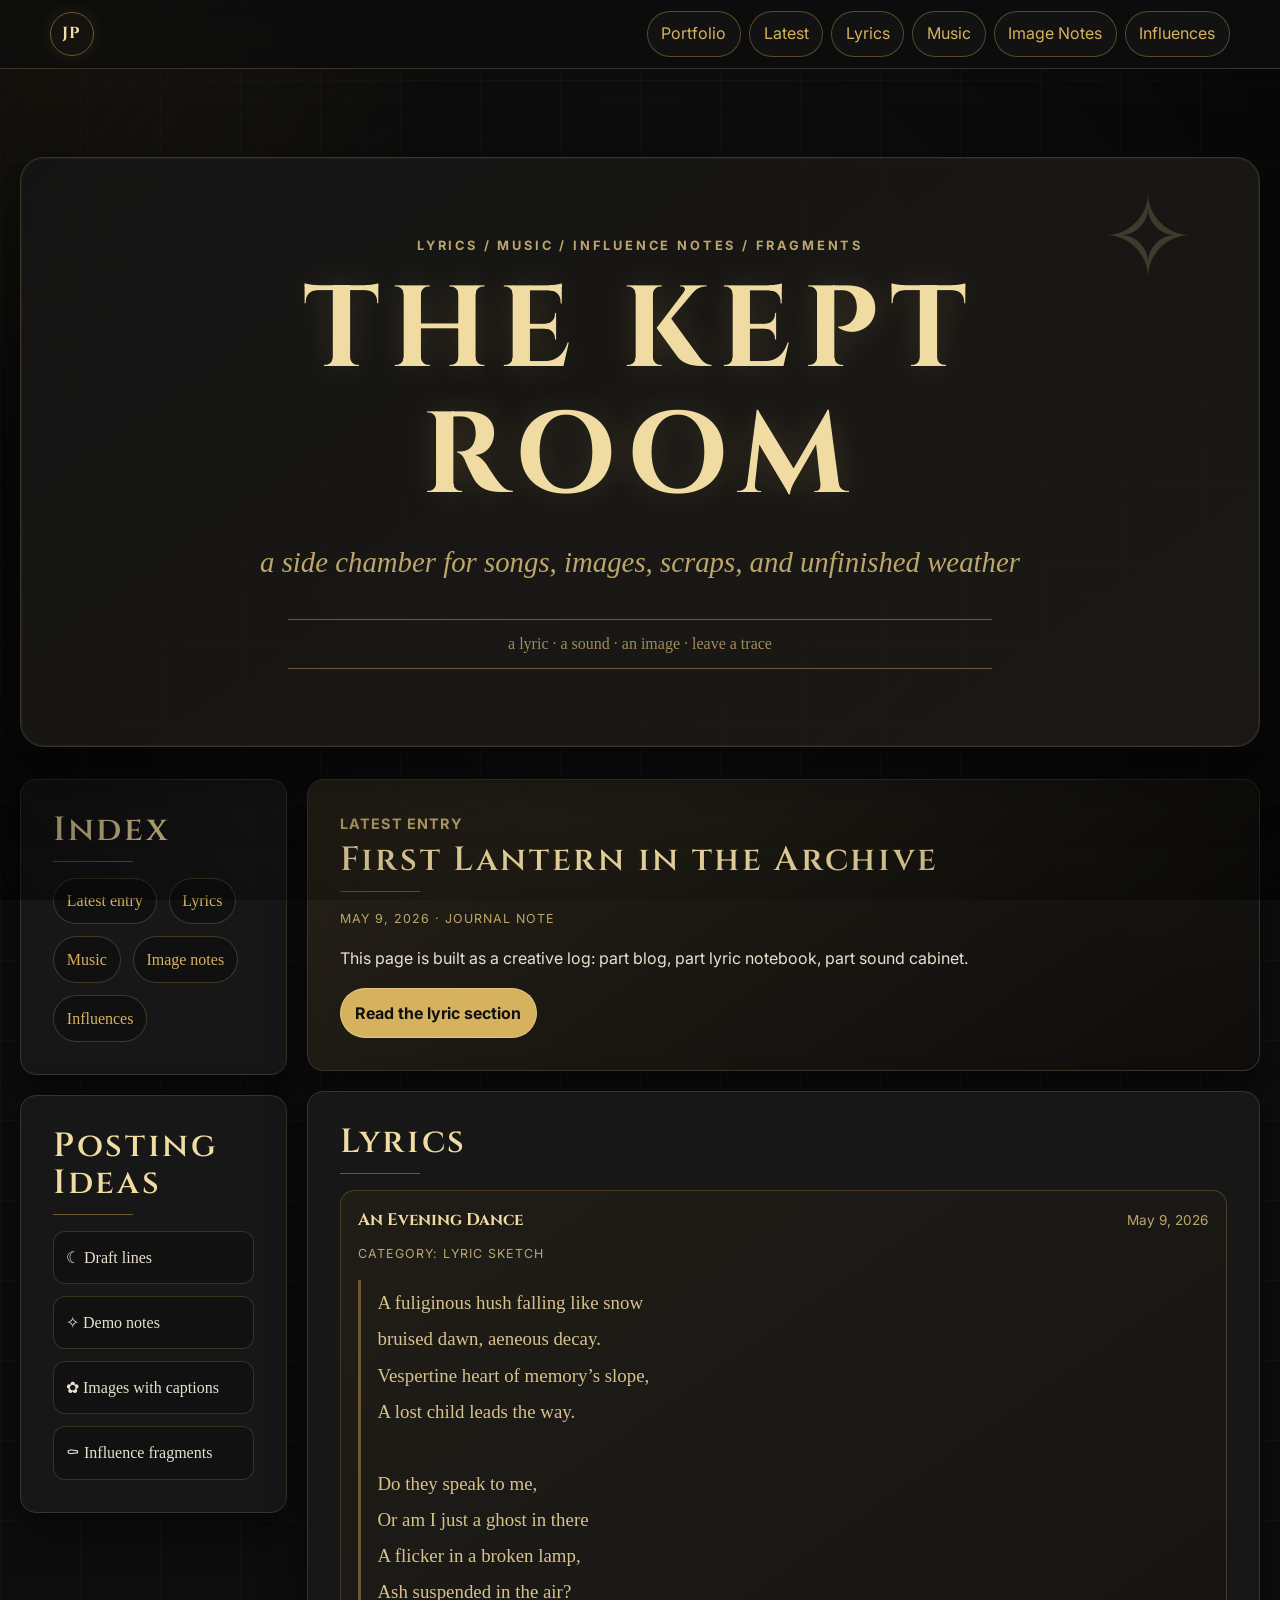
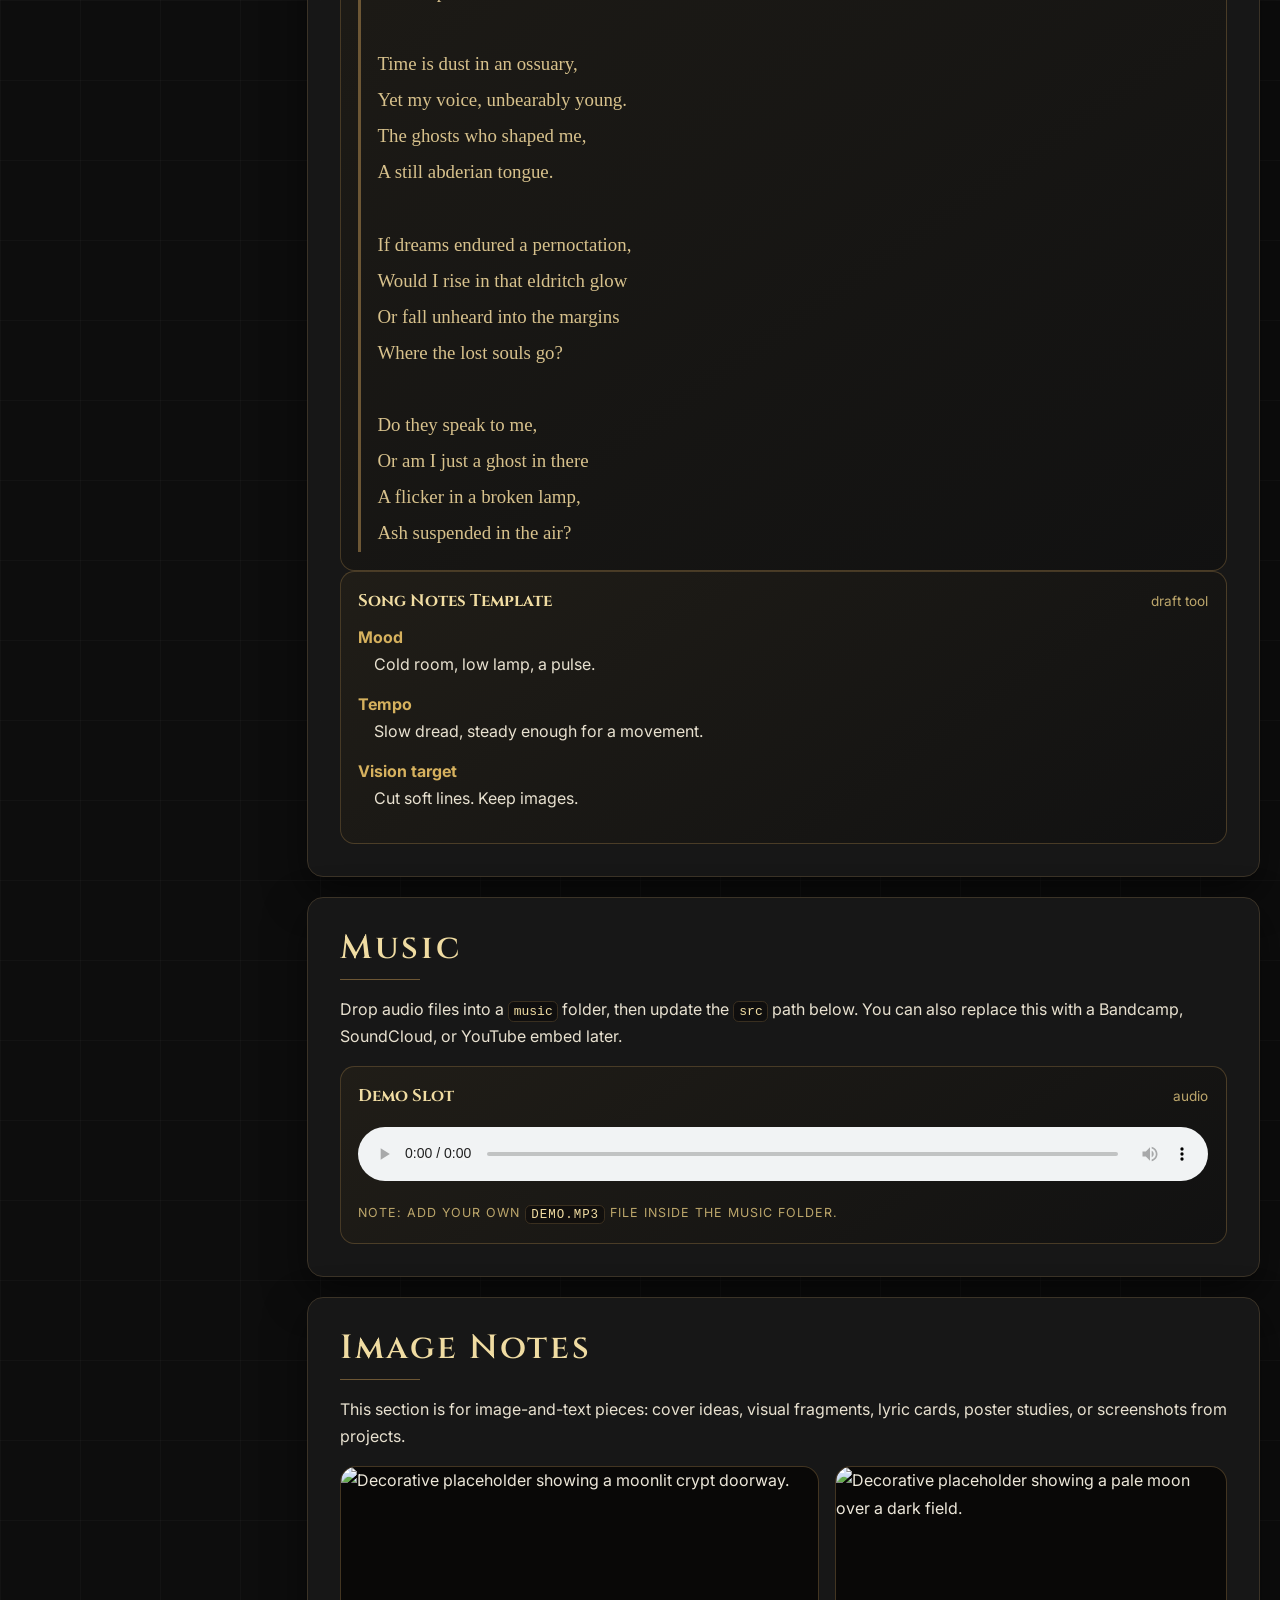
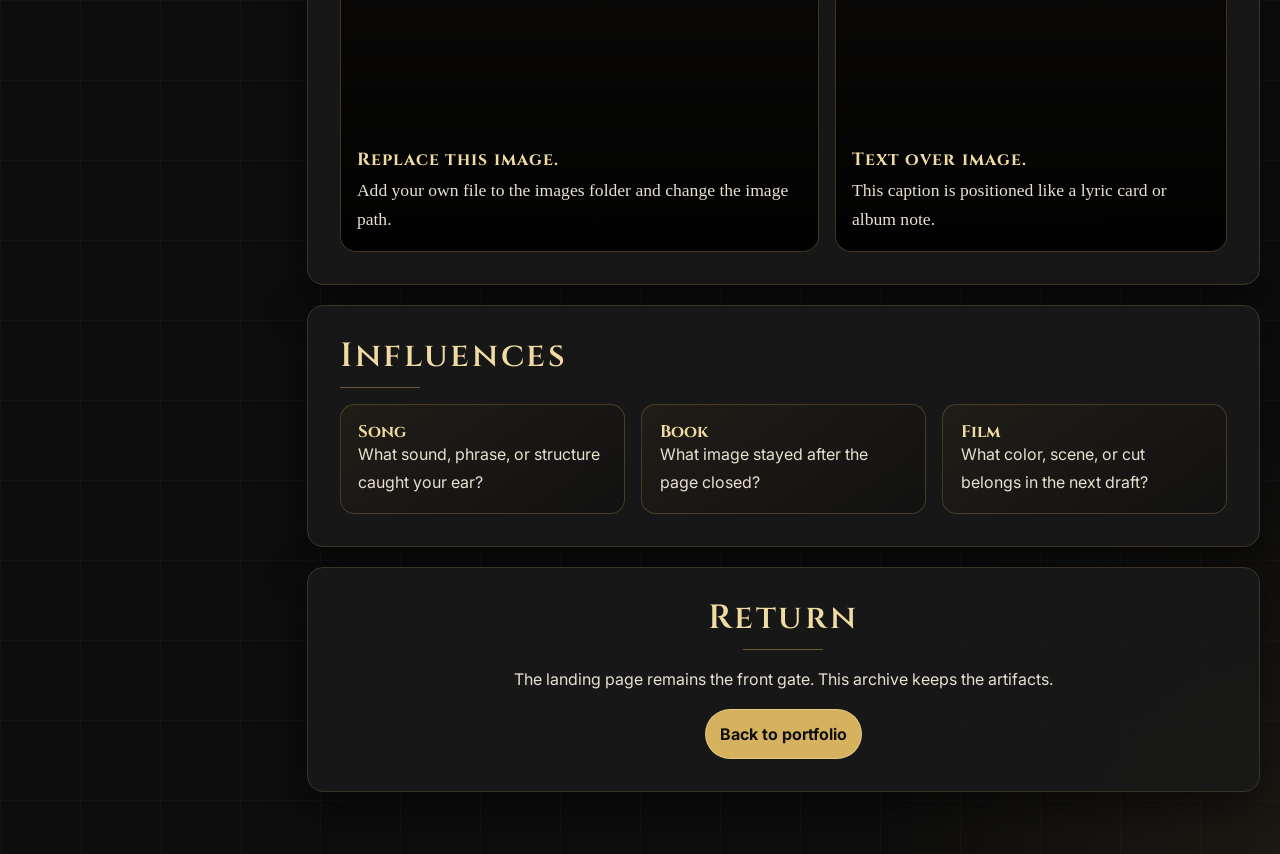
==== commit 8d1da7f7: "edit text in lyric/blog section" ====
--- a/blog.html
+++ b/blog.html
@@ -71,7 +71,6 @@
           <p class="post-meta"><time datetime="2026-05-09">May 9, 2026</time> · journal note</p>
           <p>
             This page is built as a creative log: part blog, part lyric notebook, part sound cabinet.
-            Replace this opening entry with a song sketch, a recording note, or a short reflection on something that fed the work.
           </p>
           <a class="panel-link" href="#Lyrics">Read the lyric section</a>
         </section>
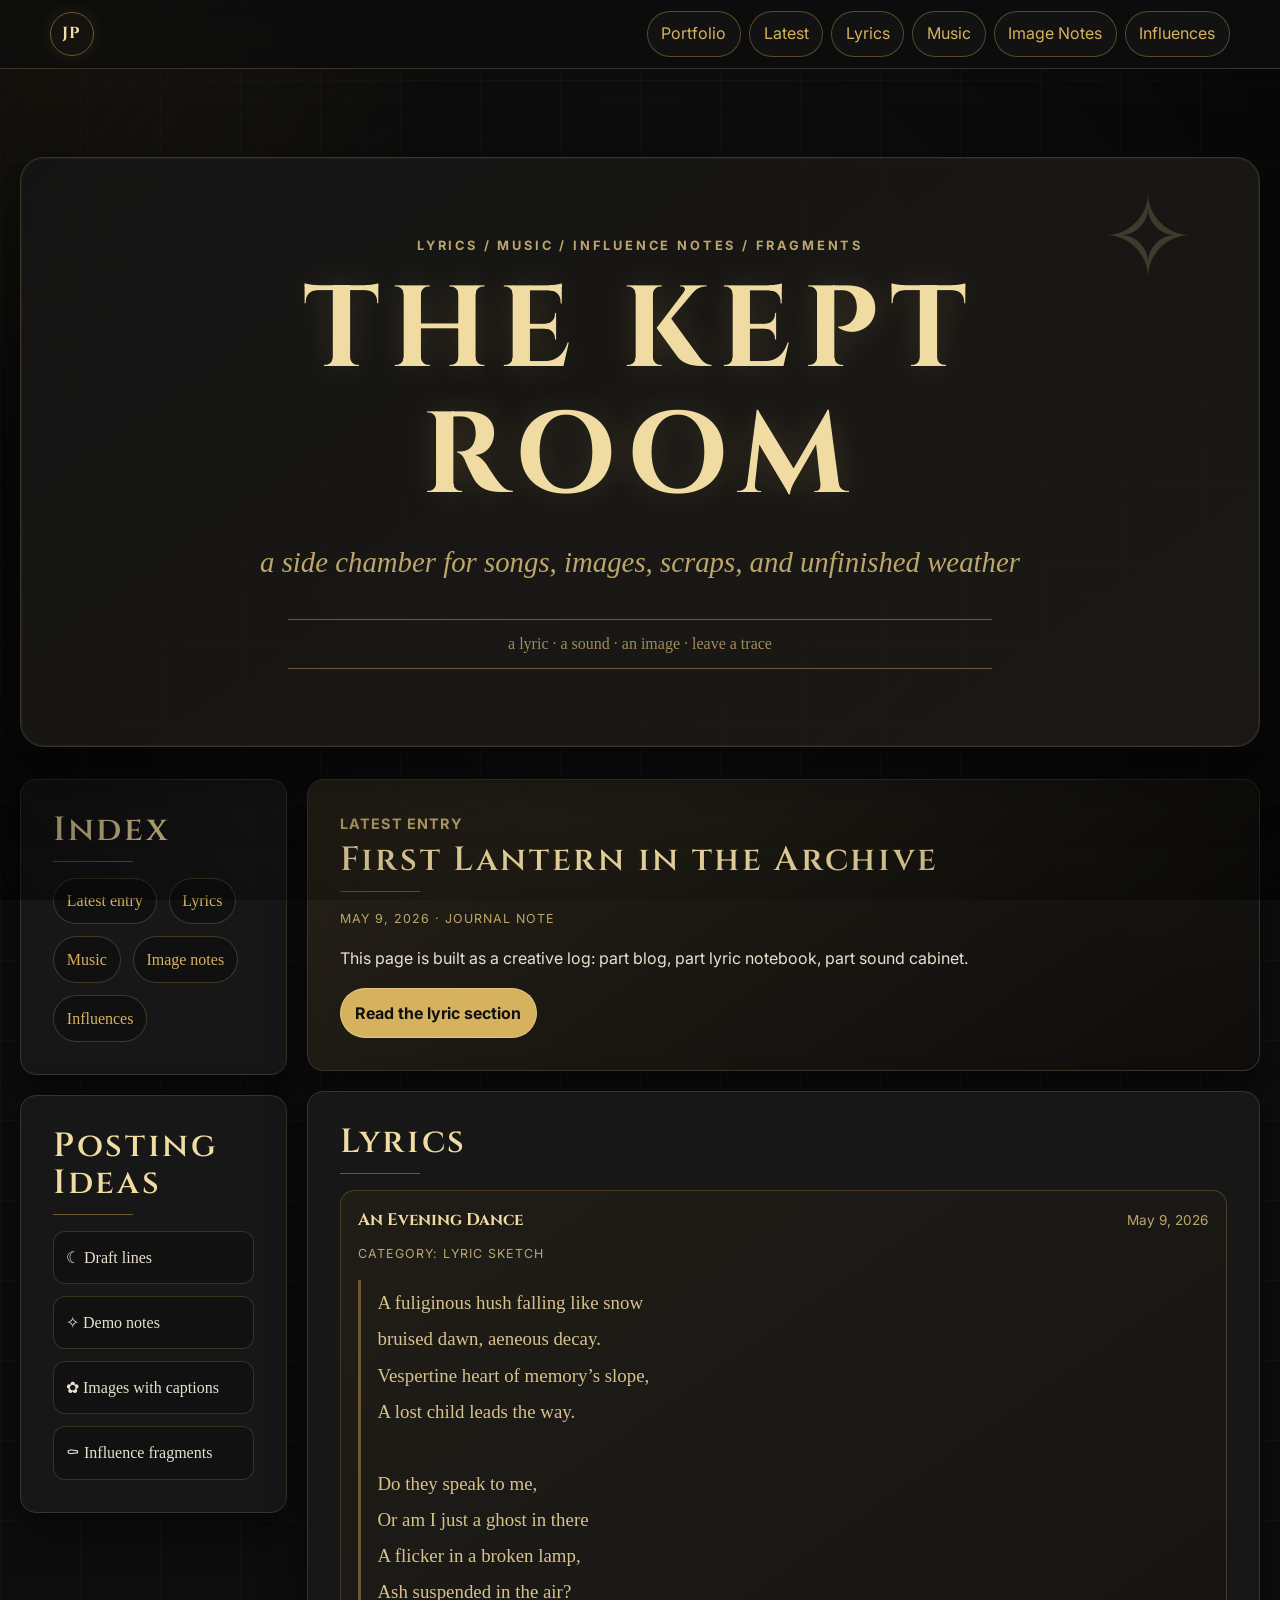
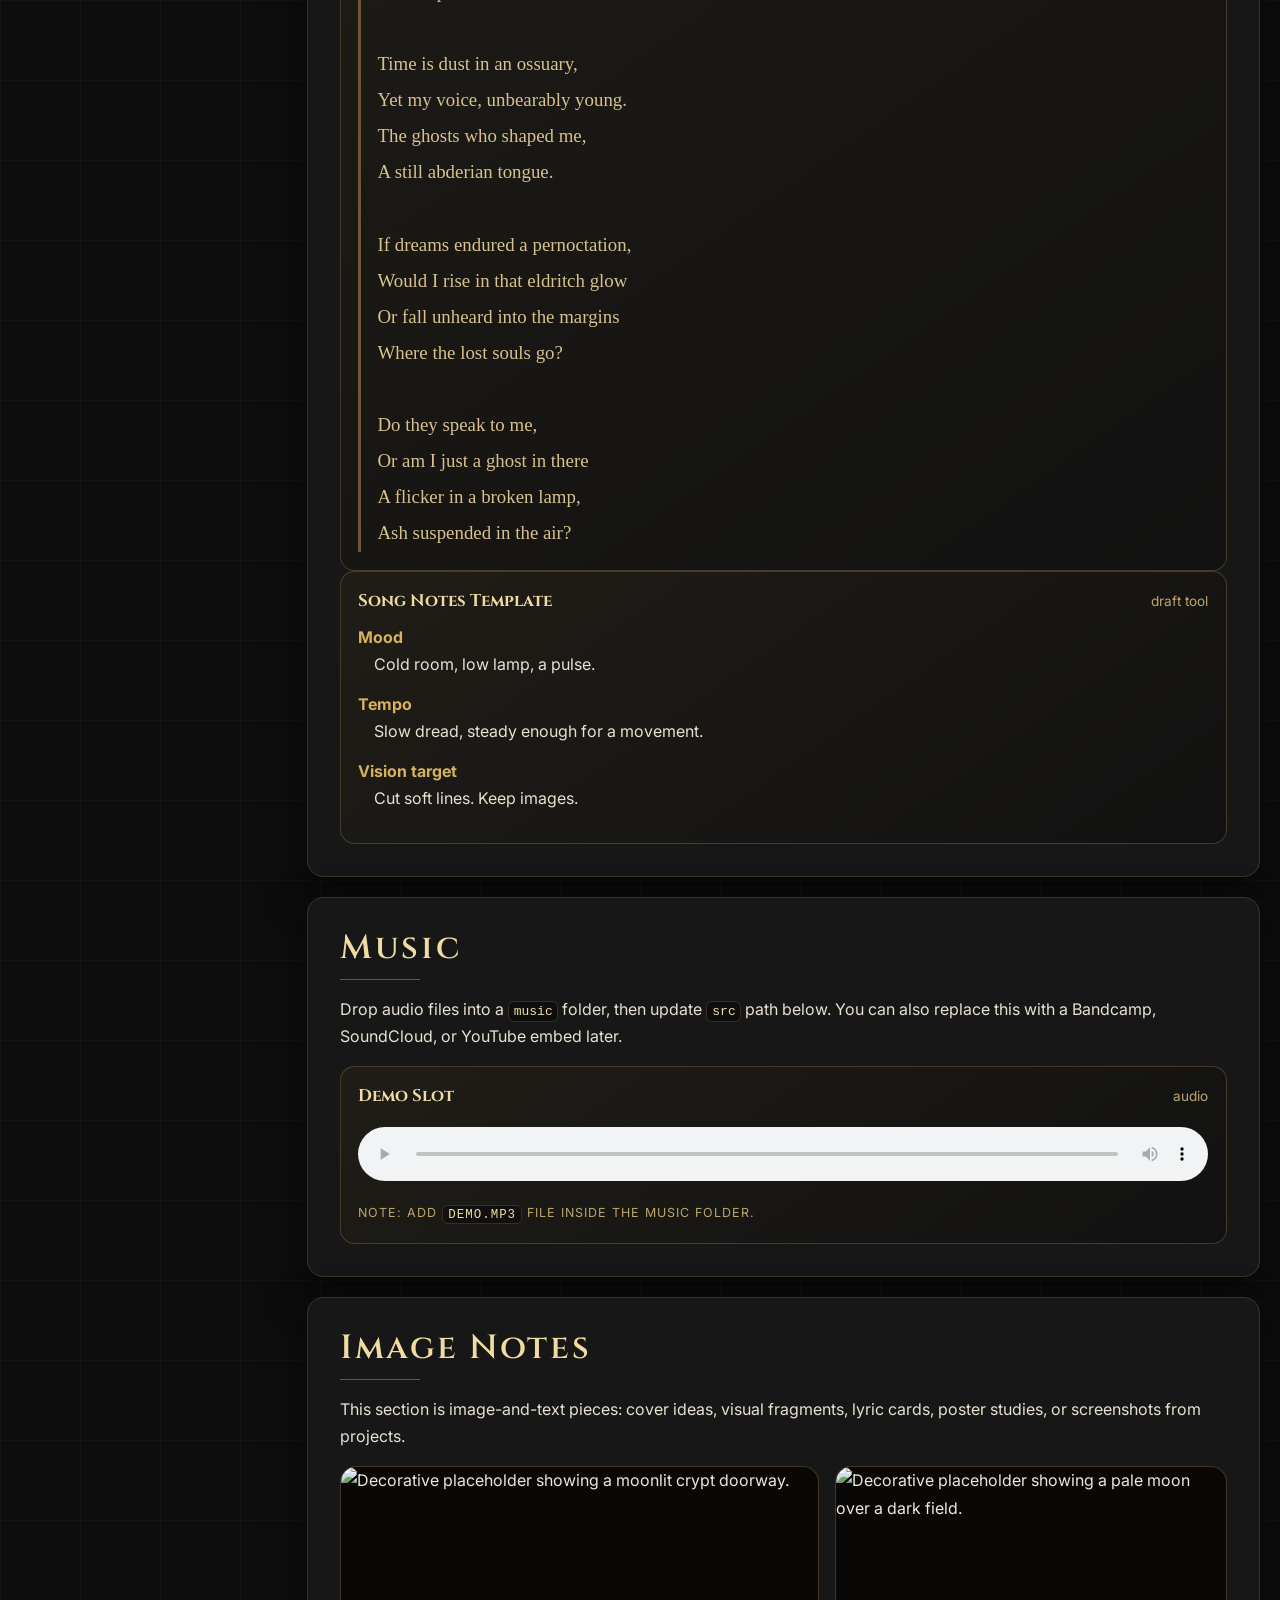
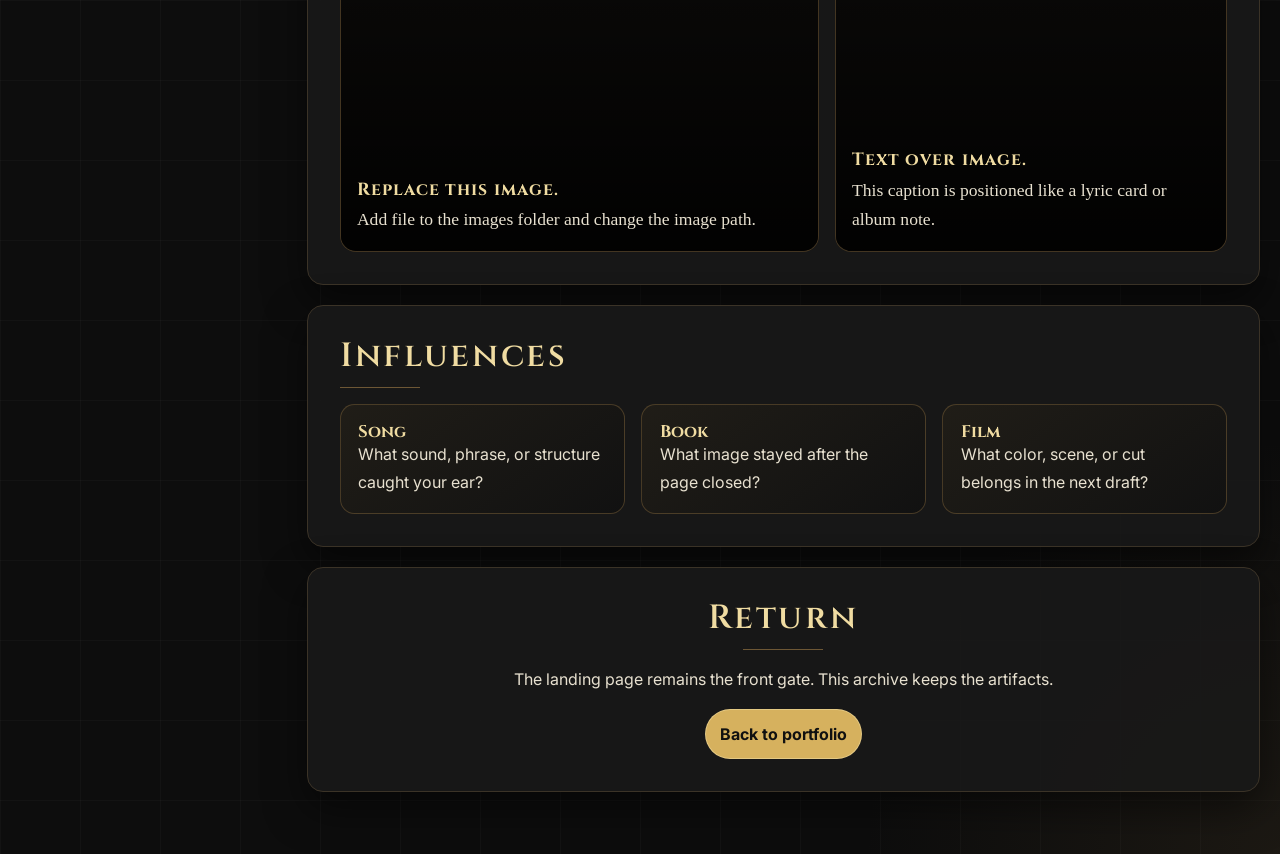
==== commit 9e1f62b8: "update blog page" ====
--- a/blog.html
+++ b/blog.html
@@ -133,7 +133,7 @@
         <section id="Music" class="card section-card">
           <h2>Music</h2>
           <p>
-            Drop audio files into a <code>music</code> folder, then update the <code>src</code> path below.
+            Drop audio files into a <code>music</code> folder, then update <code>src</code> path below.
             You can also replace this with a Bandcamp, SoundCloud, or YouTube embed later.
           </p>
 
@@ -146,14 +146,14 @@
               <source src="music/demo.mp3" type="audio/mpeg">
               Your browser does not support the audio element.
             </audio>
-            <p class="post-meta">Note: add your own <code>demo.mp3</code> file inside the music folder.</p>
+            <p class="post-meta">Note: add <code>demo.mp3</code> file inside the music folder.</p>
           </article>
         </section>
 
         <section id="Images" class="card section-card">
           <h2>Image Notes</h2>
           <p>
-            This section is for image-and-text pieces: cover ideas, visual fragments, lyric cards,
+            This section is image-and-text pieces: cover ideas, visual fragments, lyric cards,
             poster studies, or screenshots from projects.
           </p>
 
@@ -162,7 +162,7 @@
               <img src="images/placeholder-crypt.svg" alt="Decorative placeholder showing a moonlit crypt doorway.">
               <figcaption>
                 <strong>Replace this image.</strong>
-                Add your own file to the images folder and change the image path.
+                Add file to the images folder and change the image path.
               </figcaption>
             </figure>
 
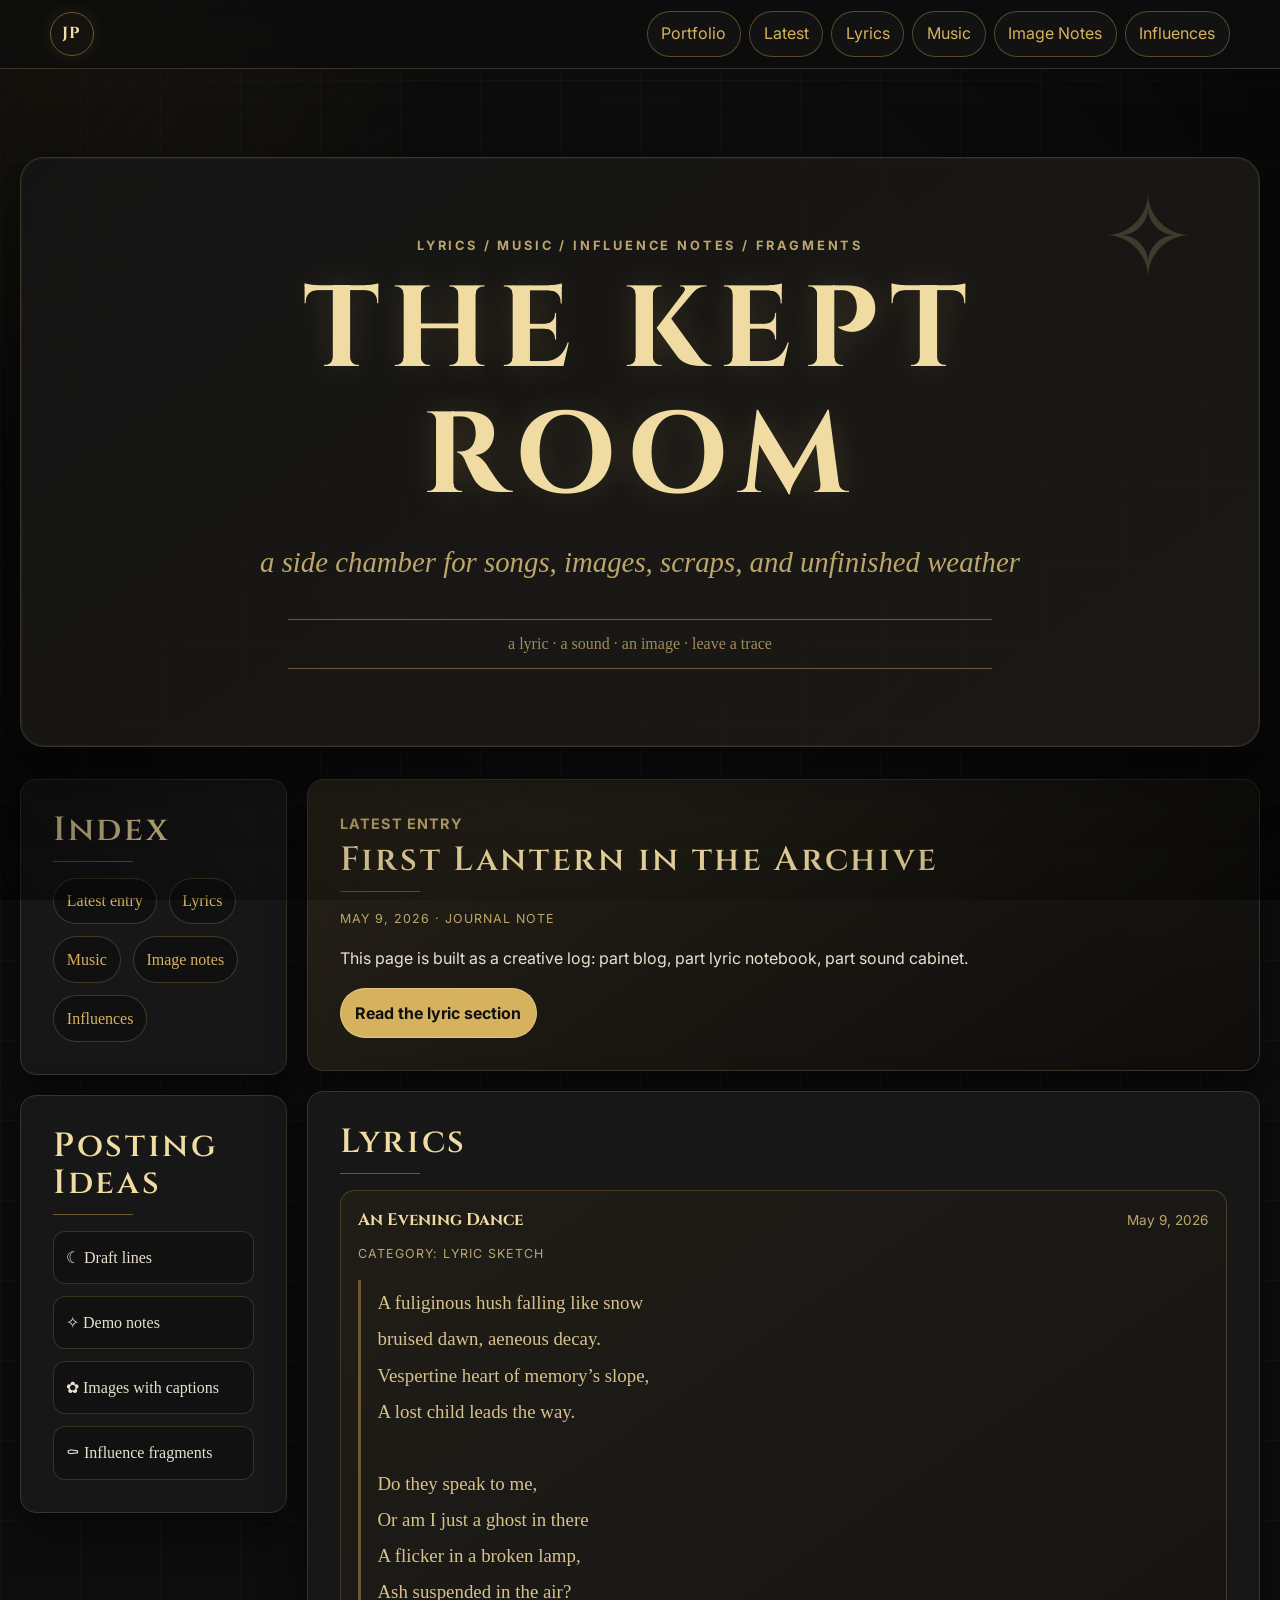
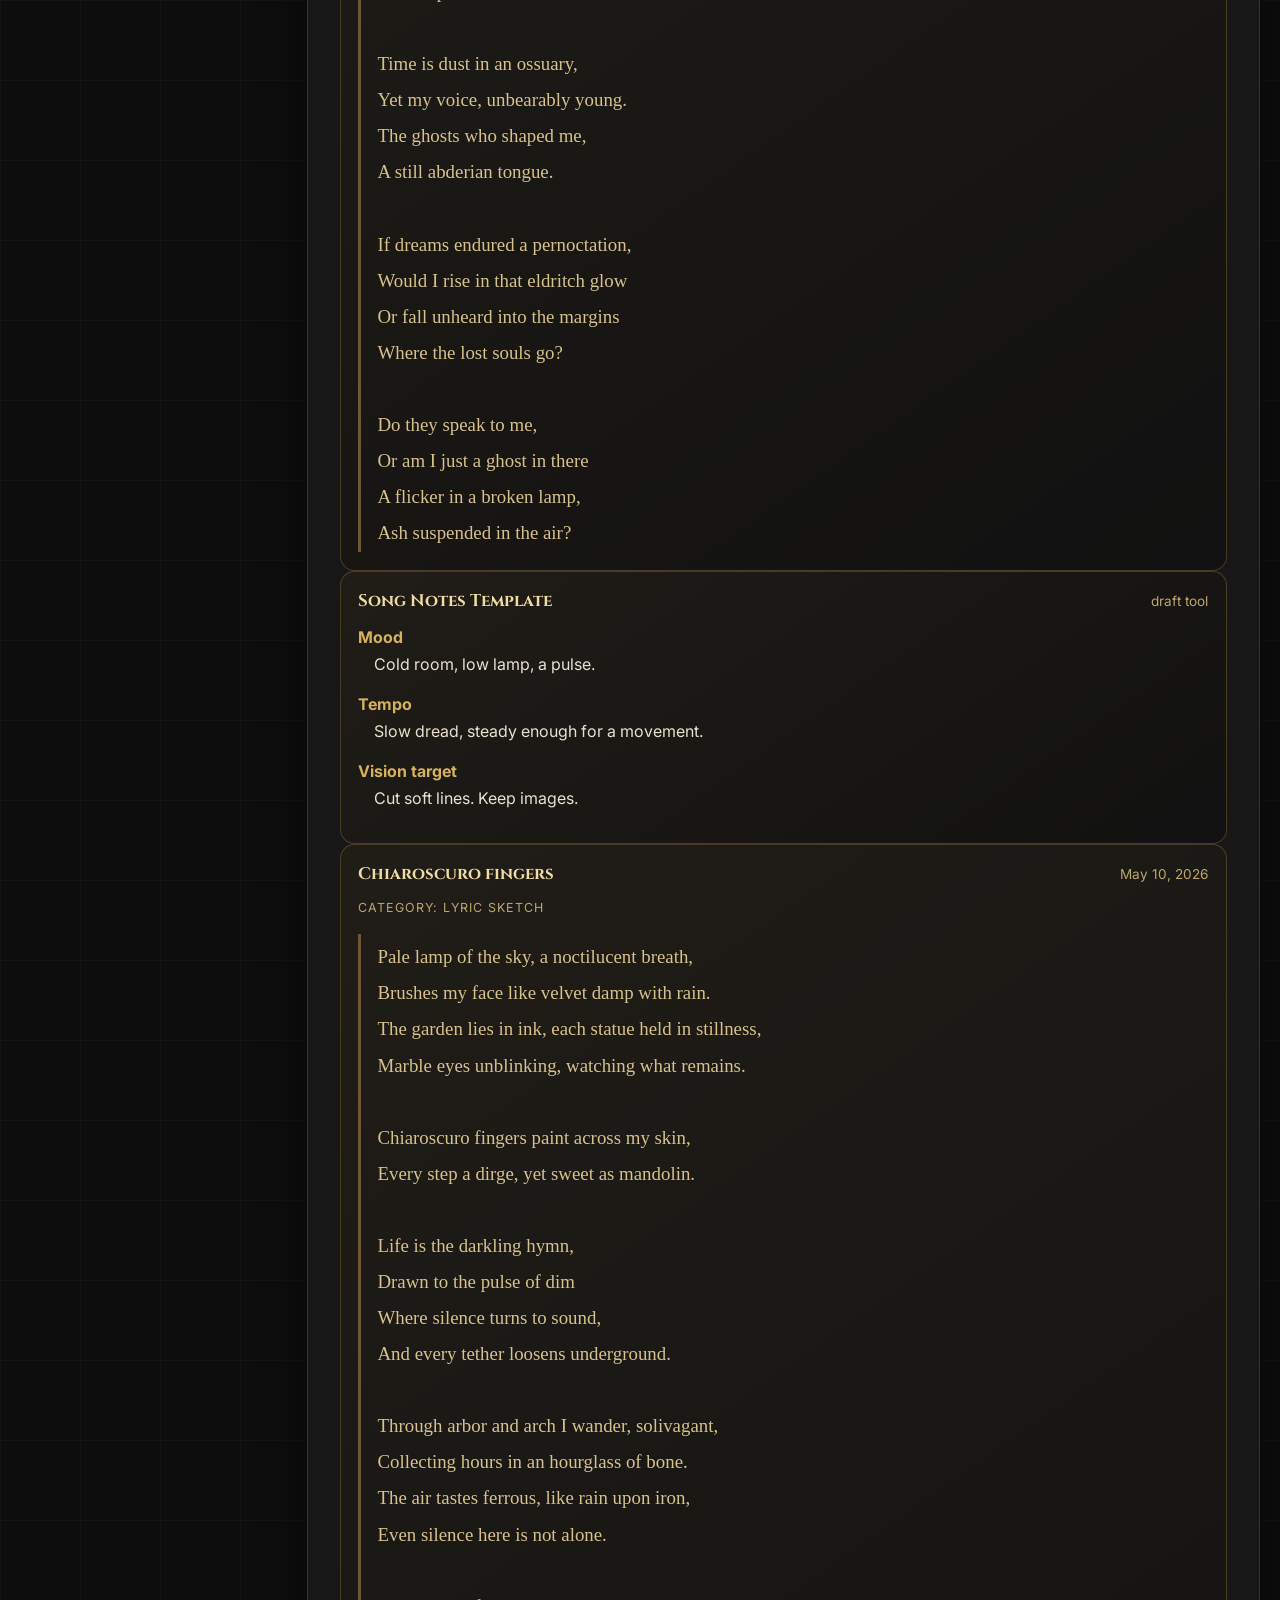
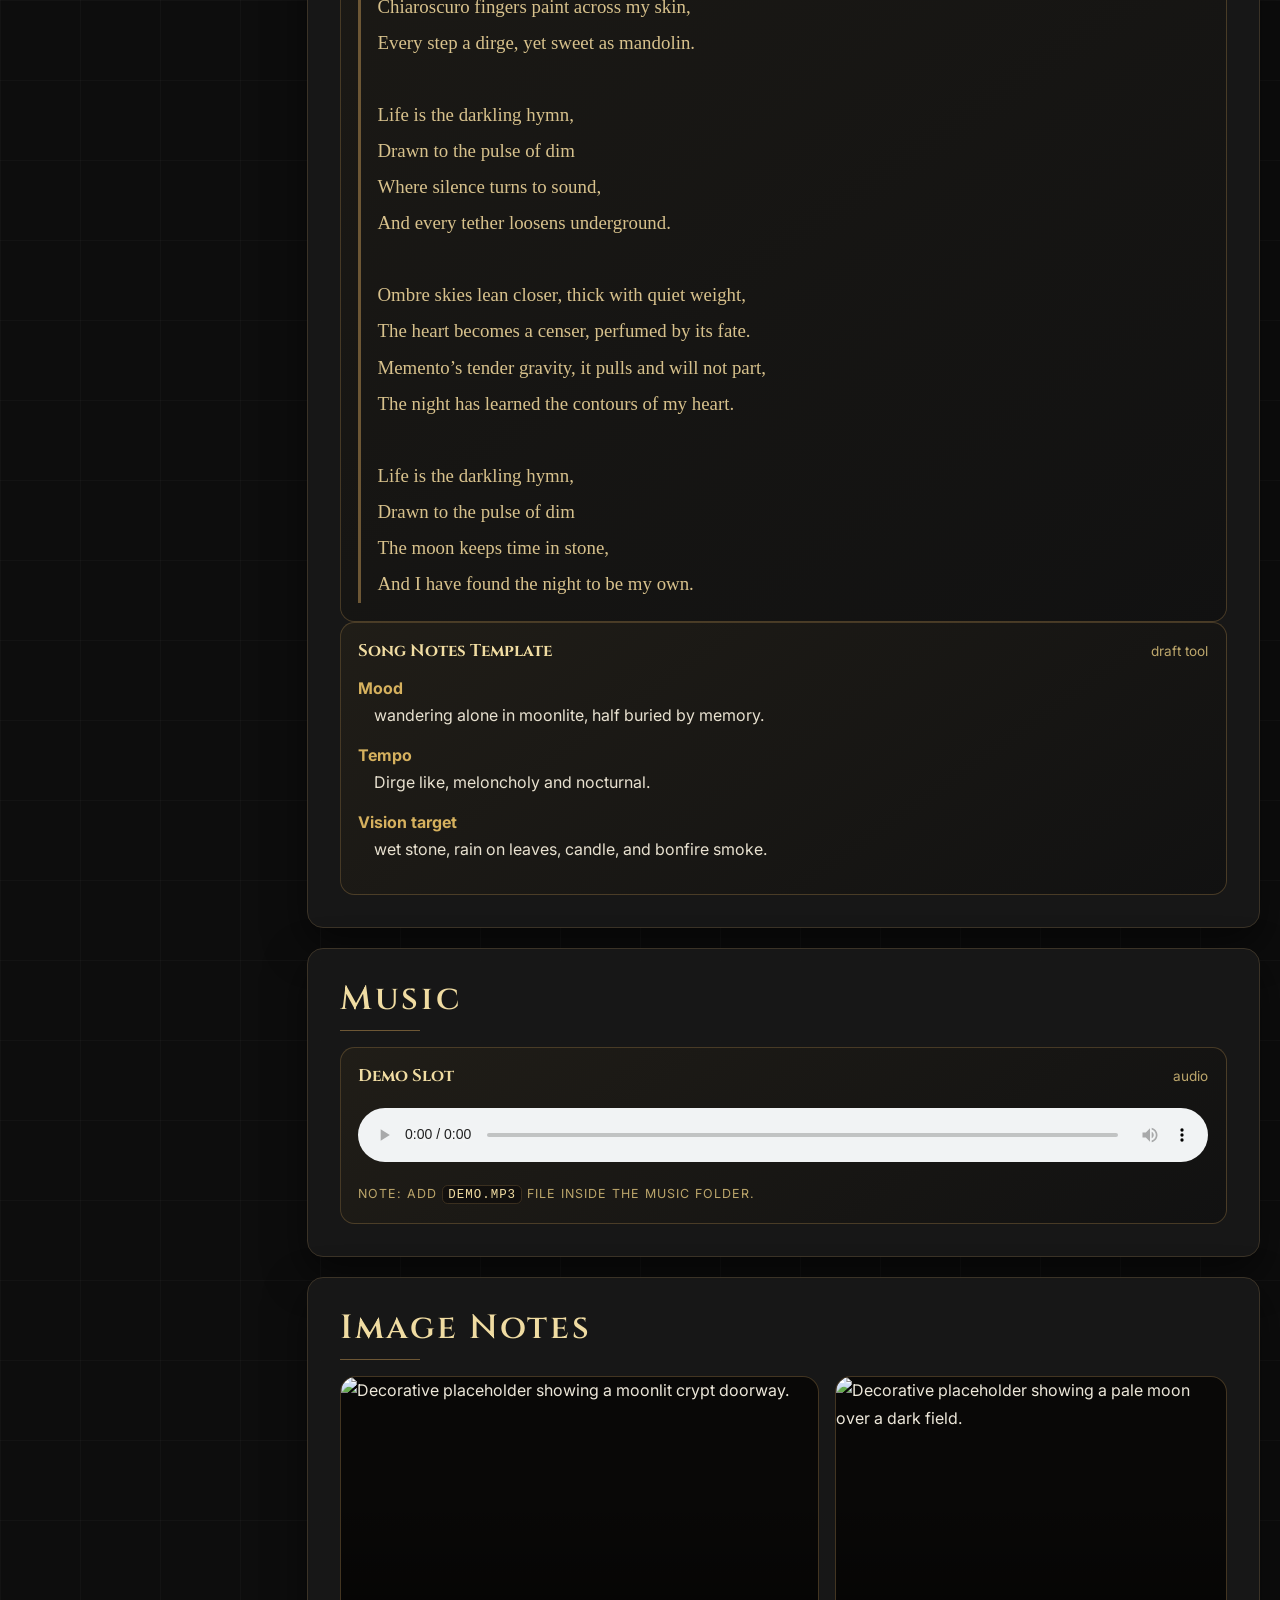
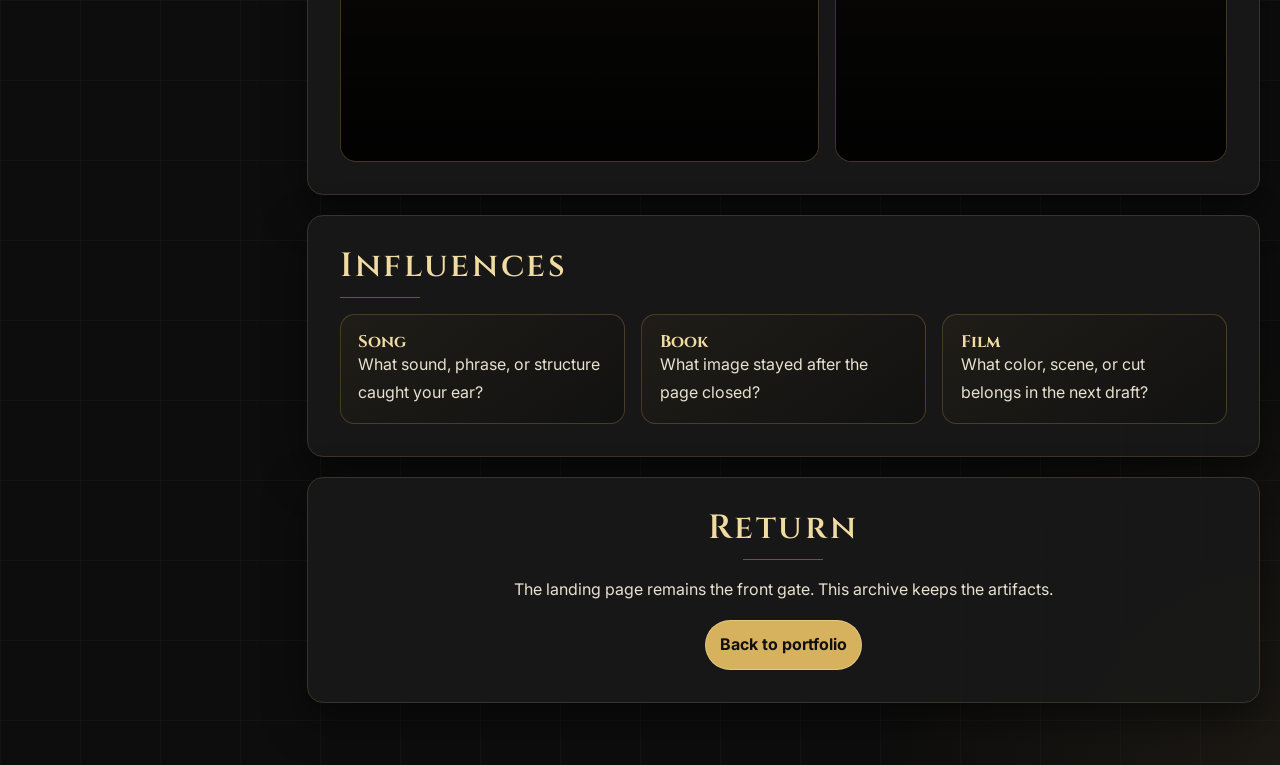
==== commit 3570cd7a: "add new lyric to blog page" ====
--- a/blog.html
+++ b/blog.html
@@ -128,13 +128,72 @@
               <dd>Cut soft lines. Keep images.</dd>
             </dl>
           </article>
-        </section>
-
+
+          <article class="post-card lyric-post">
+            <div class="post-heading">
+              <h3>Chiaroscuro fingers</h3>
+              <span><time datetime="2026-05-10">May 10, 2026</time></span>
+            </div>
+            <p class="post-meta">category: lyric sketch</p>
+            <div class="lyric-block">
+              <p>Pale lamp of the sky, a noctilucent breath,</p> 
+              <p>Brushes my face like velvet damp with rain.</p> 
+              <p>The garden lies in ink, each statue held in stillness,</p> 
+              <p>Marble eyes unblinking, watching what remains.</p>
+              <br>   
+              <p>Chiaroscuro fingers paint across my skin,</p> 
+              <p>Every step a dirge, yet sweet as mandolin.</p> 
+              <br>
+              <p>Life is the darkling hymn,</p> 
+              <p>Drawn to the pulse of dim</p> 
+              <p>Where silence turns to sound,</p> 
+              <p>And every tether loosens underground.</p>
+              <br> 
+              <p>Through arbor and arch I wander, solivagant,</p> 
+              <p>Collecting hours in an hourglass of bone.</p> 
+              <p>The air tastes ferrous, like rain upon iron,</p> 
+              <p>Even silence here is not alone.</p>
+              <br> 
+              <p>Chiaroscuro fingers paint across my skin,</p> 
+              <p>Every step a dirge, yet sweet as mandolin.</p>
+              <br> 
+              <p>Life is the darkling hymn,</p> 
+              <p>Drawn to the pulse of dim</p> 
+              <p>Where silence turns to sound,</p> 
+              <p>And every tether loosens underground.</p>
+              <br> 
+              <p>Ombre skies lean closer, thick with quiet weight,</p> 
+              <p>The heart becomes a censer, perfumed by its fate.</p> 
+              <p>Memento’s tender gravity, it pulls and will not part,</p> 
+              <p>The night has learned the contours of my heart.</p>
+              <br> 
+              <p>Life is the darkling hymn,</p> 
+              <p>Drawn to the pulse of dim</p> 
+              <p>The moon keeps time in stone,</p> 
+              <p>And I have found the night to be my own.</p>
+        </div>
+      </article>
+
+      <article class="post-card lyric-post">
+            <div class="post-heading">
+              <h3>Song Notes Template</h3>
+              <span>draft tool</span>
+            </div>
+            <dl class="note-list">
+              <dt>Mood</dt>
+              <dd>wandering alone in moonlite, half buried by memory.</dd>
+              <dt>Tempo</dt>
+              <dd>Dirge like, meloncholy and nocturnal.</dd>
+              <dt>Vision target</dt>
+              <dd>wet stone, rain on leaves, candle, and bonfire smoke.</dd>
+            </dl>
+          </article>
+          </section>
         <section id="Music" class="card section-card">
           <h2>Music</h2>
           <p>
-            Drop audio files into a <code>music</code> folder, then update <code>src</code> path below.
-            You can also replace this with a Bandcamp, SoundCloud, or YouTube embed later.
+            <!-- Drop audio files into a <code>music</code> folder, then update <code>src</code> path below.
+            You can also replace this with a Bandcamp, SoundCloud, or YouTube embed later. -->
           </p>
 
           <article class="post-card music-post">
@@ -153,24 +212,24 @@
         <section id="Images" class="card section-card">
           <h2>Image Notes</h2>
           <p>
-            This section is image-and-text pieces: cover ideas, visual fragments, lyric cards,
-            poster studies, or screenshots from projects.
+            <!-- This section is image-and-text pieces: cover ideas, visual fragments, lyric cards,
+            poster studies, or screenshots from projects. -->
           </p>
 
           <div class="image-grid">
             <figure class="image-note">
               <img src="images/placeholder-crypt.svg" alt="Decorative placeholder showing a moonlit crypt doorway.">
               <figcaption>
-                <strong>Replace this image.</strong>
-                Add file to the images folder and change the image path.
+                <!-- <strong>Replace this image.</strong>
+                Add file to the images folder and change the image path. -->
               </figcaption>
             </figure>
 
             <figure class="image-note tall-note">
               <img src="images/placeholder-moon.svg" alt="Decorative placeholder showing a pale moon over a dark field.">
               <figcaption>
-                <strong>Text over image.</strong>
-                This caption is positioned like a lyric card or album note.
+                <!-- <strong>Text over image.</strong>
+                This caption is positioned like a lyric card or album note. -->
               </figcaption>
             </figure>
           </div>
